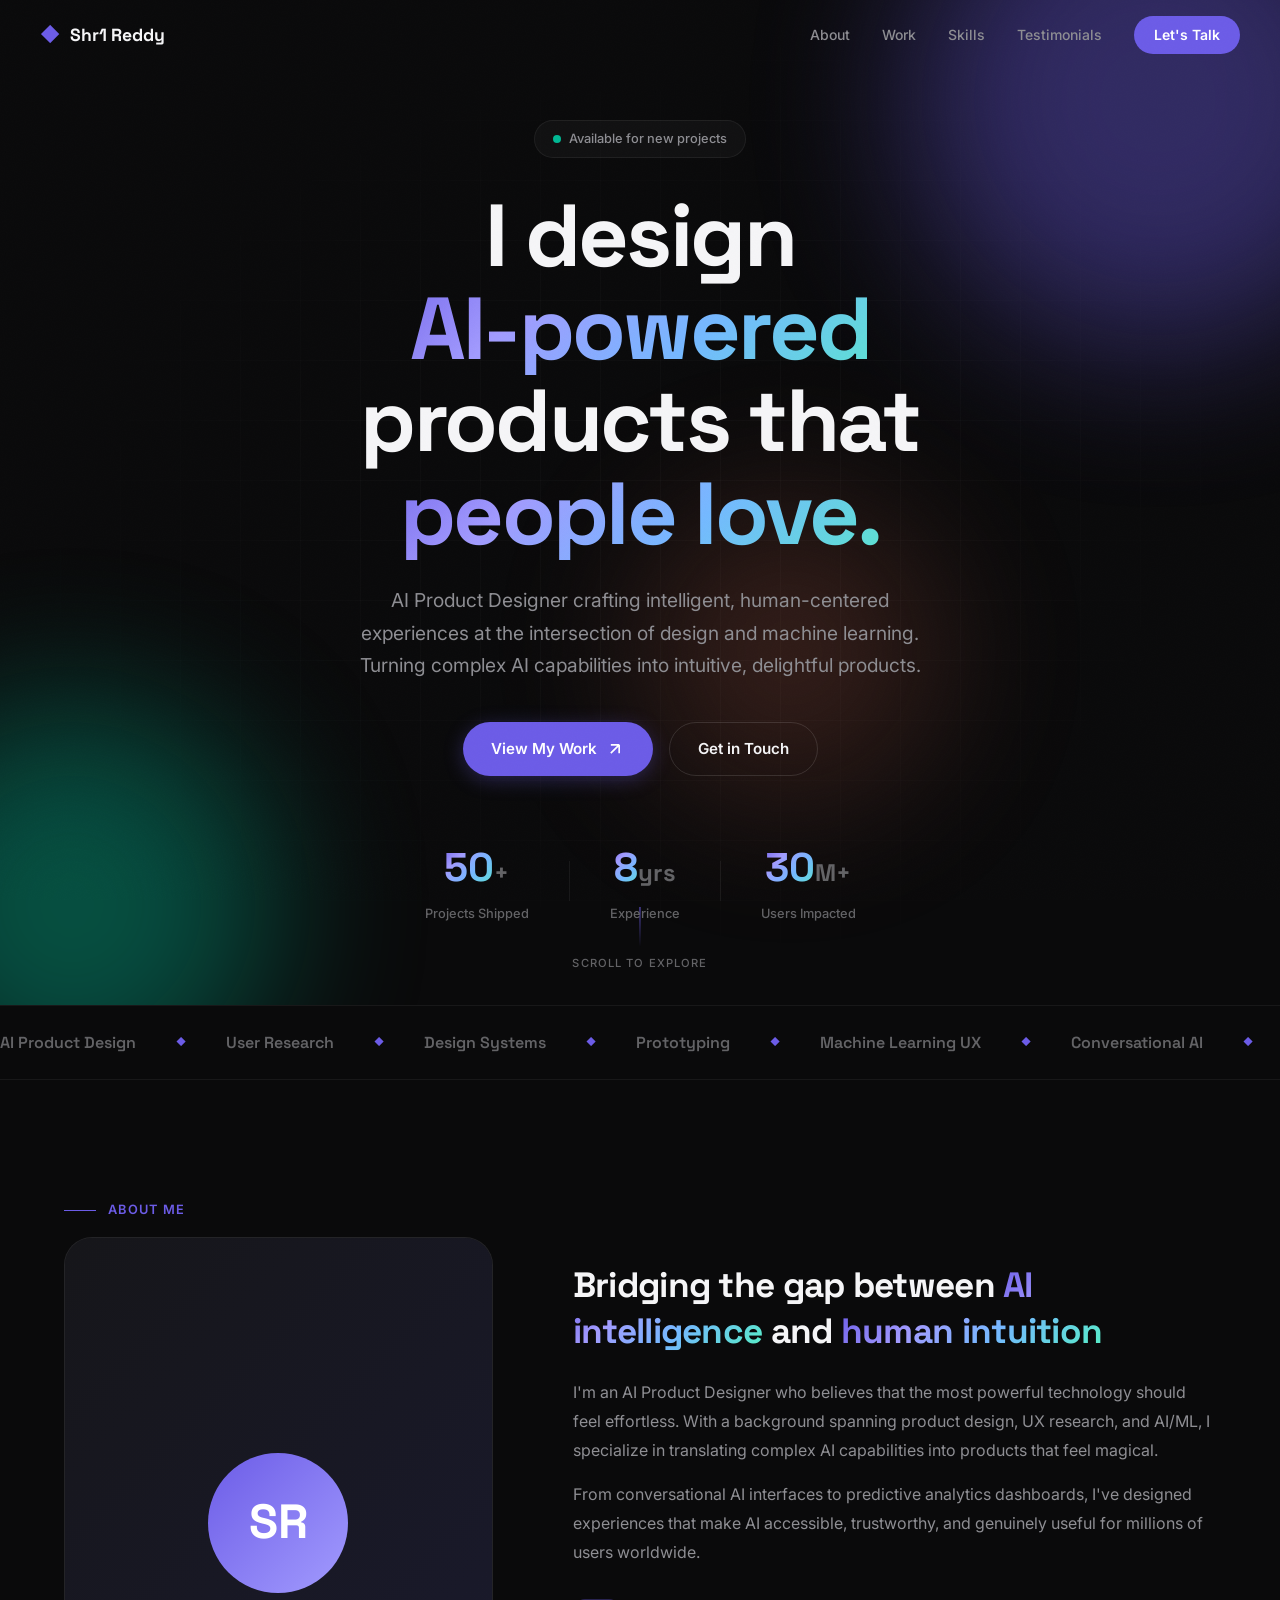
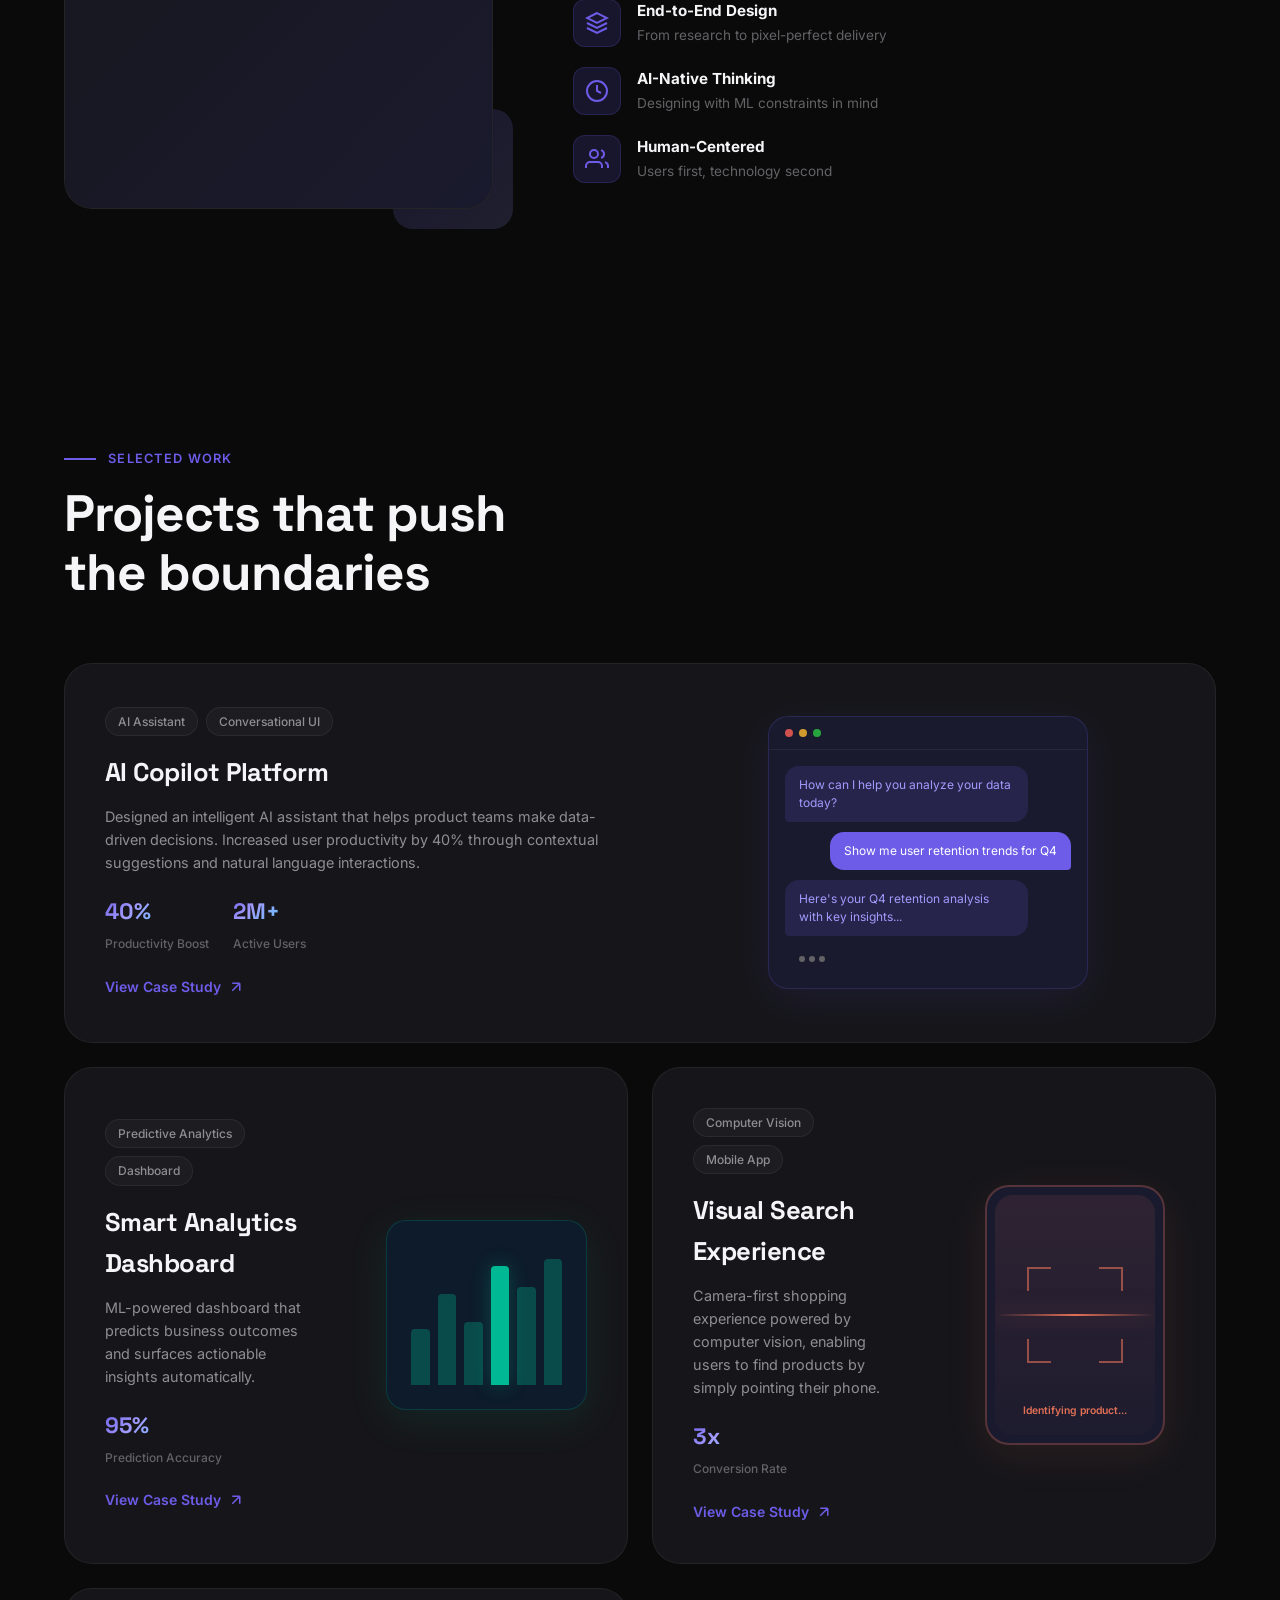
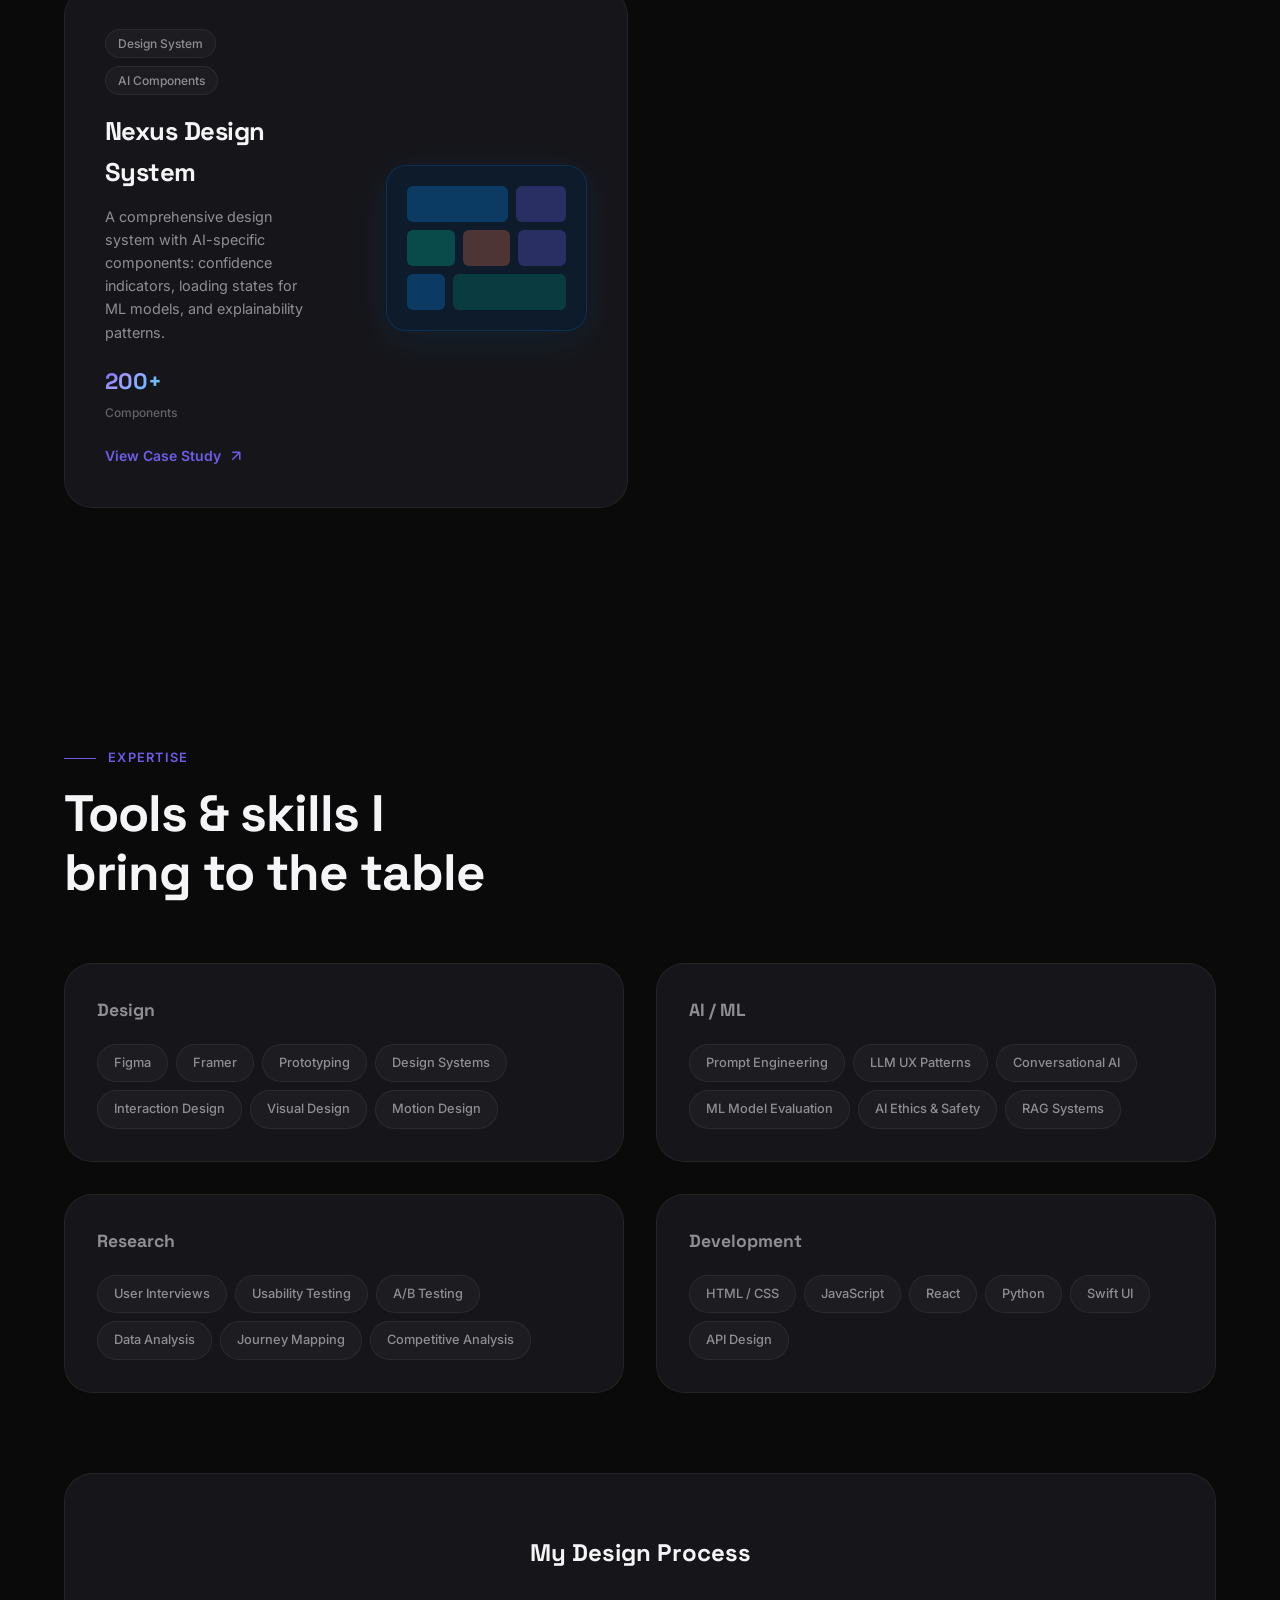
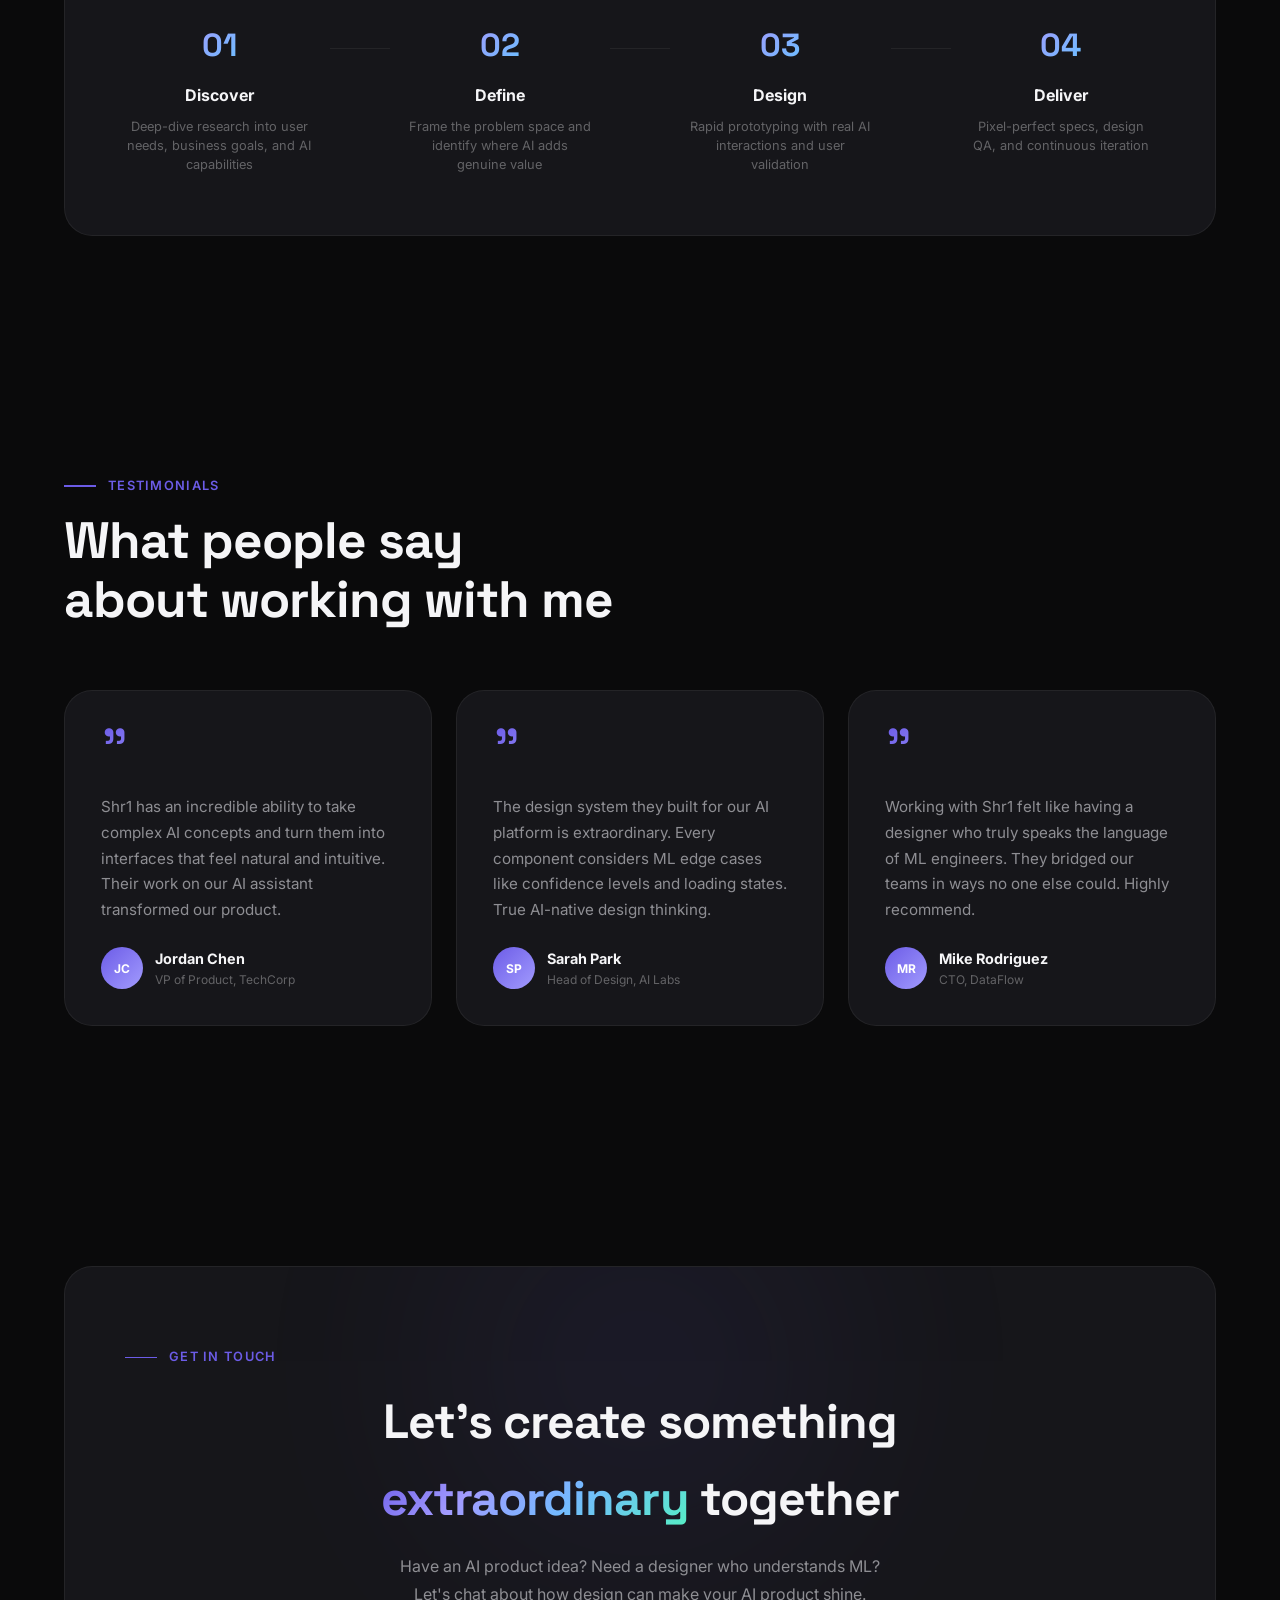
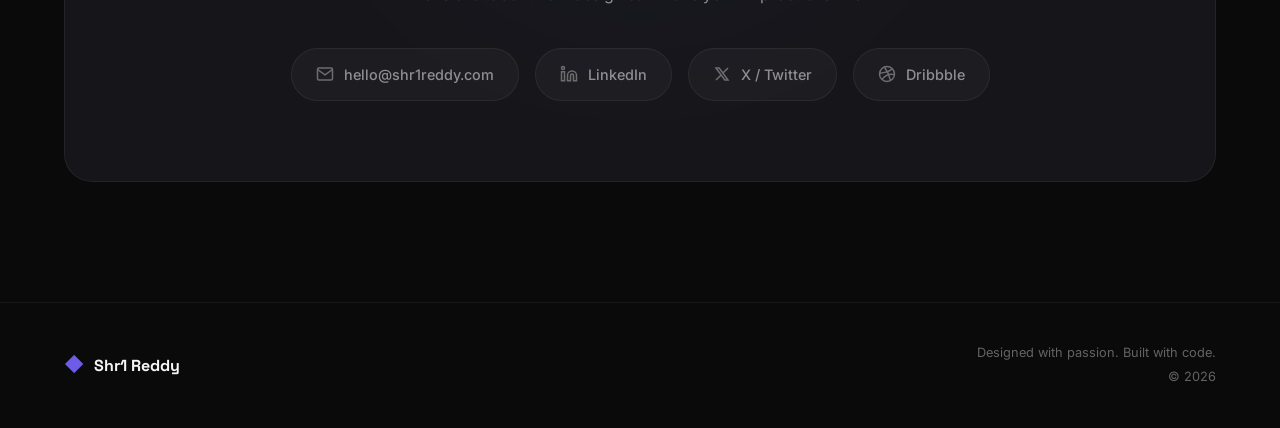
==== portfolio/index.html @ becce9b0 "Add AI Product Designer portfolio with Framer-quality design Stunning single-page portfolio featurin" ====
<!DOCTYPE html>
<html lang="en">
<head>
    <meta charset="UTF-8">
    <meta name="viewport" content="width=device-width, initial-scale=1.0">
    <title>Shr1 Reddy — AI Product Designer</title>
    <link rel="stylesheet" href="style.css">
    <link rel="stylesheet" href="animations.css">
    <link href="https://fonts.googleapis.com/css2?family=Inter:wght@300;400;500;600;700;800;900&family=Space+Grotesk:wght@400;500;600;700&display=swap" rel="stylesheet">
</head>
<body>
    <!-- Cursor Glow -->
    <div class="cursor-glow" id="cursorGlow"></div>

    <!-- Noise Overlay -->
    <div class="noise-overlay"></div>

    <!-- Navigation -->
    <nav class="nav" id="nav">
        <div class="nav-inner">
            <a href="#hero" class="nav-logo">
                <span class="logo-icon">◆</span>
                <span class="logo-text">Shr1 Reddy</span>
            </a>
            <div class="nav-links" id="navLinks">
                <a href="#about" class="nav-link">About</a>
                <a href="#work" class="nav-link">Work</a>
                <a href="#skills" class="nav-link">Skills</a>
                <a href="#testimonials" class="nav-link">Testimonials</a>
                <a href="#contact" class="nav-link nav-link-cta">Let's Talk</a>
            </div>
            <button class="nav-toggle" id="navToggle" aria-label="Toggle menu">
                <span></span><span></span><span></span>
            </button>
        </div>
    </nav>

    <!-- Hero Section -->
    <section class="hero" id="hero">
        <div class="hero-bg-grid"></div>
        <div class="hero-gradient-orb orb-1"></div>
        <div class="hero-gradient-orb orb-2"></div>
        <div class="hero-gradient-orb orb-3"></div>
        <div class="hero-content reveal">
            <div class="hero-badge">
                <span class="badge-dot"></span>
                Available for new projects
            </div>
            <h1 class="hero-title">
                <span class="title-line">I design</span>
                <span class="title-line title-gradient">AI-powered</span>
                <span class="title-line">products that</span>
                <span class="title-line title-gradient">people love.</span>
            </h1>
            <p class="hero-subtitle">
                AI Product Designer crafting intelligent, human-centered experiences
                at the intersection of design and machine learning. Turning complex
                AI capabilities into intuitive, delightful products.
            </p>
            <div class="hero-ctas">
                <a href="#work" class="btn btn-primary">
                    <span>View My Work</span>
                    <svg width="20" height="20" viewBox="0 0 24 24" fill="none" stroke="currentColor" stroke-width="2"><path d="M7 17L17 7M17 7H7M17 7V17"/></svg>
                </a>
                <a href="#contact" class="btn btn-secondary">Get in Touch</a>
            </div>
            <div class="hero-stats">
                <div class="stat reveal-child">
                    <span class="stat-number" data-count="50">0</span><span class="stat-suffix">+</span>
                    <span class="stat-label">Projects Shipped</span>
                </div>
                <div class="stat-divider"></div>
                <div class="stat reveal-child">
                    <span class="stat-number" data-count="8">0</span><span class="stat-suffix">yrs</span>
                    <span class="stat-label">Experience</span>
                </div>
                <div class="stat-divider"></div>
                <div class="stat reveal-child">
                    <span class="stat-number" data-count="30">0</span><span class="stat-suffix">M+</span>
                    <span class="stat-label">Users Impacted</span>
                </div>
            </div>
        </div>
        <div class="scroll-indicator">
            <div class="scroll-line"></div>
            <span>Scroll to explore</span>
        </div>
    </section>

    <!-- Marquee -->
    <div class="marquee-section">
        <div class="marquee-track">
            <div class="marquee-content">
                <span>AI Product Design</span><span class="marquee-dot">◆</span>
                <span>User Research</span><span class="marquee-dot">◆</span>
                <span>Design Systems</span><span class="marquee-dot">◆</span>
                <span>Prototyping</span><span class="marquee-dot">◆</span>
                <span>Machine Learning UX</span><span class="marquee-dot">◆</span>
                <span>Conversational AI</span><span class="marquee-dot">◆</span>
                <span>Data Visualization</span><span class="marquee-dot">◆</span>
                <span>AI Product Design</span><span class="marquee-dot">◆</span>
                <span>User Research</span><span class="marquee-dot">◆</span>
                <span>Design Systems</span><span class="marquee-dot">◆</span>
                <span>Prototyping</span><span class="marquee-dot">◆</span>
                <span>Machine Learning UX</span><span class="marquee-dot">◆</span>
            </div>
        </div>
    </div>

    <!-- About Section -->
    <section class="about section" id="about">
        <div class="container">
            <div class="section-label reveal">
                <span class="label-line"></span>
                <span>About Me</span>
            </div>
            <div class="about-grid">
                <div class="about-left reveal">
                    <div class="about-image-wrapper">
                        <div class="about-image">
                            <div class="about-avatar">
                                <div class="avatar-placeholder">
                                    <span class="avatar-initials">SR</span>
                                </div>
                            </div>
                        </div>
                        <div class="about-image-decoration"></div>
                    </div>
                </div>
                <div class="about-right">
                    <h2 class="about-title reveal">
                        Bridging the gap between <em>AI intelligence</em> and <em>human intuition</em>
                    </h2>
                    <p class="about-text reveal">
                        I'm an AI Product Designer who believes that the most powerful technology
                        should feel effortless. With a background spanning product design, UX research,
                        and AI/ML, I specialize in translating complex AI capabilities into products
                        that feel magical.
                    </p>
                    <p class="about-text reveal">
                        From conversational AI interfaces to predictive analytics dashboards,
                        I've designed experiences that make AI accessible, trustworthy, and genuinely
                        useful for millions of users worldwide.
                    </p>
                    <div class="about-highlights reveal">
                        <div class="highlight-item">
                            <div class="highlight-icon">
                                <svg width="24" height="24" viewBox="0 0 24 24" fill="none" stroke="currentColor" stroke-width="2"><path d="M12 2L2 7l10 5 10-5-10-5zM2 17l10 5 10-5M2 12l10 5 10-5"/></svg>
                            </div>
                            <div>
                                <h4>End-to-End Design</h4>
                                <p>From research to pixel-perfect delivery</p>
                            </div>
                        </div>
                        <div class="highlight-item">
                            <div class="highlight-icon">
                                <svg width="24" height="24" viewBox="0 0 24 24" fill="none" stroke="currentColor" stroke-width="2"><circle cx="12" cy="12" r="10"/><path d="M12 6v6l4 2"/></svg>
                            </div>
                            <div>
                                <h4>AI-Native Thinking</h4>
                                <p>Designing with ML constraints in mind</p>
                            </div>
                        </div>
                        <div class="highlight-item">
                            <div class="highlight-icon">
                                <svg width="24" height="24" viewBox="0 0 24 24" fill="none" stroke="currentColor" stroke-width="2"><path d="M17 21v-2a4 4 0 0 0-4-4H5a4 4 0 0 0-4 4v2"/><circle cx="9" cy="7" r="4"/><path d="M23 21v-2a4 4 0 0 0-3-3.87M16 3.13a4 4 0 0 1 0 7.75"/></svg>
                            </div>
                            <div>
                                <h4>Human-Centered</h4>
                                <p>Users first, technology second</p>
                            </div>
                        </div>
                    </div>
                </div>
            </div>
        </div>
    </section>

    <!-- Work / Projects Section -->
    <section class="work section" id="work">
        <div class="container">
            <div class="section-header reveal">
                <div class="section-label">
                    <span class="label-line"></span>
                    <span>Selected Work</span>
                </div>
                <h2 class="section-title">Projects that push<br>the boundaries</h2>
            </div>
            <div class="projects-grid">
                <!-- Project 1 -->
                <article class="project-card project-large reveal" data-color="#6C5CE7">
                    <div class="project-card-bg"></div>
                    <div class="project-card-content">
                        <div class="project-tags">
                            <span class="tag">AI Assistant</span>
                            <span class="tag">Conversational UI</span>
                        </div>
                        <h3 class="project-title">AI Copilot Platform</h3>
                        <p class="project-desc">Designed an intelligent AI assistant that helps product teams make data-driven decisions. Increased user productivity by 40% through contextual suggestions and natural language interactions.</p>
                        <div class="project-metrics">
                            <div class="metric">
                                <span class="metric-value">40%</span>
                                <span class="metric-label">Productivity Boost</span>
                            </div>
                            <div class="metric">
                                <span class="metric-value">2M+</span>
                                <span class="metric-label">Active Users</span>
                            </div>
                        </div>
                        <a href="#" class="project-link">
                            View Case Study
                            <svg width="18" height="18" viewBox="0 0 24 24" fill="none" stroke="currentColor" stroke-width="2"><path d="M7 17L17 7M17 7H7M17 7V17"/></svg>
                        </a>
                    </div>
                    <div class="project-visual">
                        <div class="project-mockup mockup-chat">
                            <div class="mockup-header">
                                <div class="mockup-dots"><span></span><span></span><span></span></div>
                            </div>
                            <div class="mockup-body">
                                <div class="chat-bubble bot">How can I help you analyze your data today?</div>
                                <div class="chat-bubble user">Show me user retention trends for Q4</div>
                                <div class="chat-bubble bot">Here's your Q4 retention analysis with key insights...</div>
                                <div class="chat-typing"><span></span><span></span><span></span></div>
                            </div>
                        </div>
                    </div>
                </article>

                <!-- Project 2 -->
                <article class="project-card reveal" data-color="#00B894">
                    <div class="project-card-bg"></div>
                    <div class="project-card-content">
                        <div class="project-tags">
                            <span class="tag">Predictive Analytics</span>
                            <span class="tag">Dashboard</span>
                        </div>
                        <h3 class="project-title">Smart Analytics Dashboard</h3>
                        <p class="project-desc">ML-powered dashboard that predicts business outcomes and surfaces actionable insights automatically.</p>
                        <div class="project-metrics">
                            <div class="metric">
                                <span class="metric-value">95%</span>
                                <span class="metric-label">Prediction Accuracy</span>
                            </div>
                        </div>
                        <a href="#" class="project-link">
                            View Case Study
                            <svg width="18" height="18" viewBox="0 0 24 24" fill="none" stroke="currentColor" stroke-width="2"><path d="M7 17L17 7M17 7H7M17 7V17"/></svg>
                        </a>
                    </div>
                    <div class="project-visual">
                        <div class="project-mockup mockup-dashboard">
                            <div class="dash-chart">
                                <div class="chart-bar" style="height:40%"></div>
                                <div class="chart-bar" style="height:65%"></div>
                                <div class="chart-bar" style="height:45%"></div>
                                <div class="chart-bar active" style="height:85%"></div>
                                <div class="chart-bar" style="height:70%"></div>
                                <div class="chart-bar" style="height:90%"></div>
                            </div>
                        </div>
                    </div>
                </article>

                <!-- Project 3 -->
                <article class="project-card reveal" data-color="#E17055">
                    <div class="project-card-bg"></div>
                    <div class="project-card-content">
                        <div class="project-tags">
                            <span class="tag">Computer Vision</span>
                            <span class="tag">Mobile App</span>
                        </div>
                        <h3 class="project-title">Visual Search Experience</h3>
                        <p class="project-desc">Camera-first shopping experience powered by computer vision, enabling users to find products by simply pointing their phone.</p>
                        <div class="project-metrics">
                            <div class="metric">
                                <span class="metric-value">3x</span>
                                <span class="metric-label">Conversion Rate</span>
                            </div>
                        </div>
                        <a href="#" class="project-link">
                            View Case Study
                            <svg width="18" height="18" viewBox="0 0 24 24" fill="none" stroke="currentColor" stroke-width="2"><path d="M7 17L17 7M17 7H7M17 7V17"/></svg>
                        </a>
                    </div>
                    <div class="project-visual">
                        <div class="project-mockup mockup-phone">
                            <div class="phone-screen">
                                <div class="scan-line"></div>
                                <div class="scan-corners">
                                    <span></span><span></span><span></span><span></span>
                                </div>
                                <div class="scan-label">Identifying product...</div>
                            </div>
                        </div>
                    </div>
                </article>

                <!-- Project 4 -->
                <article class="project-card reveal" data-color="#0984E3">
                    <div class="project-card-bg"></div>
                    <div class="project-card-content">
                        <div class="project-tags">
                            <span class="tag">Design System</span>
                            <span class="tag">AI Components</span>
                        </div>
                        <h3 class="project-title">Nexus Design System</h3>
                        <p class="project-desc">A comprehensive design system with AI-specific components: confidence indicators, loading states for ML models, and explainability patterns.</p>
                        <div class="project-metrics">
                            <div class="metric">
                                <span class="metric-value">200+</span>
                                <span class="metric-label">Components</span>
                            </div>
                        </div>
                        <a href="#" class="project-link">
                            View Case Study
                            <svg width="18" height="18" viewBox="0 0 24 24" fill="none" stroke="currentColor" stroke-width="2"><path d="M7 17L17 7M17 7H7M17 7V17"/></svg>
                        </a>
                    </div>
                    <div class="project-visual">
                        <div class="project-mockup mockup-components">
                            <div class="comp-row"><div class="comp-block a"></div><div class="comp-block b"></div></div>
                            <div class="comp-row"><div class="comp-block c"></div><div class="comp-block d"></div><div class="comp-block e"></div></div>
                            <div class="comp-row"><div class="comp-block f"></div><div class="comp-block g"></div></div>
                        </div>
                    </div>
                </article>
            </div>
        </div>
    </section>

    <!-- Skills Section -->
    <section class="skills section" id="skills">
        <div class="container">
            <div class="section-header reveal">
                <div class="section-label">
                    <span class="label-line"></span>
                    <span>Expertise</span>
                </div>
                <h2 class="section-title">Tools & skills I<br>bring to the table</h2>
            </div>
            <div class="skills-grid">
                <div class="skill-category reveal">
                    <h3 class="skill-category-title">Design</h3>
                    <div class="skill-items">
                        <div class="skill-pill">Figma</div>
                        <div class="skill-pill">Framer</div>
                        <div class="skill-pill">Prototyping</div>
                        <div class="skill-pill">Design Systems</div>
                        <div class="skill-pill">Interaction Design</div>
                        <div class="skill-pill">Visual Design</div>
                        <div class="skill-pill">Motion Design</div>
                    </div>
                </div>
                <div class="skill-category reveal">
                    <h3 class="skill-category-title">AI / ML</h3>
                    <div class="skill-items">
                        <div class="skill-pill">Prompt Engineering</div>
                        <div class="skill-pill">LLM UX Patterns</div>
                        <div class="skill-pill">Conversational AI</div>
                        <div class="skill-pill">ML Model Evaluation</div>
                        <div class="skill-pill">AI Ethics & Safety</div>
                        <div class="skill-pill">RAG Systems</div>
                    </div>
                </div>
                <div class="skill-category reveal">
                    <h3 class="skill-category-title">Research</h3>
                    <div class="skill-items">
                        <div class="skill-pill">User Interviews</div>
                        <div class="skill-pill">Usability Testing</div>
                        <div class="skill-pill">A/B Testing</div>
                        <div class="skill-pill">Data Analysis</div>
                        <div class="skill-pill">Journey Mapping</div>
                        <div class="skill-pill">Competitive Analysis</div>
                    </div>
                </div>
                <div class="skill-category reveal">
                    <h3 class="skill-category-title">Development</h3>
                    <div class="skill-items">
                        <div class="skill-pill">HTML / CSS</div>
                        <div class="skill-pill">JavaScript</div>
                        <div class="skill-pill">React</div>
                        <div class="skill-pill">Python</div>
                        <div class="skill-pill">Swift UI</div>
                        <div class="skill-pill">API Design</div>
                    </div>
                </div>
            </div>

            <!-- Process Section -->
            <div class="process reveal">
                <h3 class="process-title">My Design Process</h3>
                <div class="process-steps">
                    <div class="process-step">
                        <div class="step-number">01</div>
                        <h4>Discover</h4>
                        <p>Deep-dive research into user needs, business goals, and AI capabilities</p>
                    </div>
                    <div class="process-connector"></div>
                    <div class="process-step">
                        <div class="step-number">02</div>
                        <h4>Define</h4>
                        <p>Frame the problem space and identify where AI adds genuine value</p>
                    </div>
                    <div class="process-connector"></div>
                    <div class="process-step">
                        <div class="step-number">03</div>
                        <h4>Design</h4>
                        <p>Rapid prototyping with real AI interactions and user validation</p>
                    </div>
                    <div class="process-connector"></div>
                    <div class="process-step">
                        <div class="step-number">04</div>
                        <h4>Deliver</h4>
                        <p>Pixel-perfect specs, design QA, and continuous iteration</p>
                    </div>
                </div>
            </div>
        </div>
    </section>

    <!-- Testimonials Section -->
    <section class="testimonials section" id="testimonials">
        <div class="container">
            <div class="section-header reveal">
                <div class="section-label">
                    <span class="label-line"></span>
                    <span>Testimonials</span>
                </div>
                <h2 class="section-title">What people say<br>about working with me</h2>
            </div>
            <div class="testimonials-grid">
                <div class="testimonial-card reveal">
                    <div class="testimonial-quote">"</div>
                    <p class="testimonial-text">Shr1 has an incredible ability to take complex AI concepts and turn them into interfaces that feel natural and intuitive. Their work on our AI assistant transformed our product.</p>
                    <div class="testimonial-author">
                        <div class="author-avatar">JC</div>
                        <div>
                            <div class="author-name">Jordan Chen</div>
                            <div class="author-role">VP of Product, TechCorp</div>
                        </div>
                    </div>
                </div>
                <div class="testimonial-card reveal">
                    <div class="testimonial-quote">"</div>
                    <p class="testimonial-text">The design system they built for our AI platform is extraordinary. Every component considers ML edge cases like confidence levels and loading states. True AI-native design thinking.</p>
                    <div class="testimonial-author">
                        <div class="author-avatar">SP</div>
                        <div>
                            <div class="author-name">Sarah Park</div>
                            <div class="author-role">Head of Design, AI Labs</div>
                        </div>
                    </div>
                </div>
                <div class="testimonial-card reveal">
                    <div class="testimonial-quote">"</div>
                    <p class="testimonial-text">Working with Shr1 felt like having a designer who truly speaks the language of ML engineers. They bridged our teams in ways no one else could. Highly recommend.</p>
                    <div class="testimonial-author">
                        <div class="author-avatar">MR</div>
                        <div>
                            <div class="author-name">Mike Rodriguez</div>
                            <div class="author-role">CTO, DataFlow</div>
                        </div>
                    </div>
                </div>
            </div>
        </div>
    </section>

    <!-- Contact Section -->
    <section class="contact section" id="contact">
        <div class="container">
            <div class="contact-wrapper reveal">
                <div class="contact-gradient-orb"></div>
                <div class="section-label">
                    <span class="label-line"></span>
                    <span>Get in Touch</span>
                </div>
                <h2 class="contact-title">Let's create something<br><em>extraordinary</em> together</h2>
                <p class="contact-subtitle">Have an AI product idea? Need a designer who understands ML? Let's chat about how design can make your AI product shine.</p>
                <div class="contact-links">
                    <a href="mailto:hello@shr1reddy.com" class="contact-link-card">
                        <svg width="24" height="24" viewBox="0 0 24 24" fill="none" stroke="currentColor" stroke-width="2"><path d="M4 4h16c1.1 0 2 .9 2 2v12c0 1.1-.9 2-2 2H4c-1.1 0-2-.9-2-2V6c0-1.1.9-2 2-2z"/><polyline points="22,6 12,13 2,6"/></svg>
                        <span>hello@shr1reddy.com</span>
                    </a>
                    <a href="https://linkedin.com" target="_blank" class="contact-link-card">
                        <svg width="24" height="24" viewBox="0 0 24 24" fill="none" stroke="currentColor" stroke-width="2"><path d="M16 8a6 6 0 0 1 6 6v7h-4v-7a2 2 0 0 0-2-2 2 2 0 0 0-2 2v7h-4v-7a6 6 0 0 1 6-6z"/><rect x="2" y="9" width="4" height="12"/><circle cx="4" cy="4" r="2"/></svg>
                        <span>LinkedIn</span>
                    </a>
                    <a href="https://twitter.com" target="_blank" class="contact-link-card">
                        <svg width="24" height="24" viewBox="0 0 24 24" fill="none" stroke="currentColor" stroke-width="2"><path d="M4 4l11.733 16h4.267l-11.733 -16zM4 20l6.768 -6.768M13.232 10.768L20 4"/></svg>
                        <span>X / Twitter</span>
                    </a>
                    <a href="https://dribbble.com" target="_blank" class="contact-link-card">
                        <svg width="24" height="24" viewBox="0 0 24 24" fill="none" stroke="currentColor" stroke-width="2"><circle cx="12" cy="12" r="10"/><path d="M8.56 2.75c4.37 6.03 6.02 9.42 8.03 17.72M19.13 5.09C15.22 9.14 10.4 10.44 2.18 10.96M21.75 12.84c-6.62-1.41-12.14 1-16.38 6.32"/></svg>
                        <span>Dribbble</span>
                    </a>
                </div>
            </div>
        </div>
    </section>

    <!-- Footer -->
    <footer class="footer">
        <div class="container footer-inner">
            <div class="footer-left">
                <span class="logo-icon">◆</span>
                <span>Shr1 Reddy</span>
            </div>
            <div class="footer-right">
                <p>Designed with passion. Built with code.</p>
                <p class="footer-year">© 2026</p>
            </div>
        </div>
    </footer>

    <script src="app.js"></script>
</body>
</html>
---- portfolio/style.css ----
/* ================================================
   SHR1 REDDY — AI Product Designer Portfolio
   Framer-quality CSS
   ================================================ */

/* === Variables === */
:root {
    --bg: #0a0a0b;
    --bg-elevated: #111113;
    --bg-card: #16161a;
    --bg-card-hover: #1c1c21;
    --surface: rgba(255,255,255,0.03);
    --border: rgba(255,255,255,0.06);
    --border-hover: rgba(255,255,255,0.12);
    --text-primary: #f5f5f7;
    --text-secondary: #8e8e93;
    --text-tertiary: #636366;
    --accent: #6C5CE7;
    --accent-hover: #7c6ef7;
    --accent-glow: rgba(108,92,231,0.15);
    --gradient-1: linear-gradient(135deg, #6C5CE7, #a29bfe);
    --gradient-2: linear-gradient(135deg, #00B894, #55efc4);
    --gradient-3: linear-gradient(135deg, #E17055, #fab1a0);
    --gradient-text: linear-gradient(135deg, #6C5CE7 0%, #a29bfe 30%, #74b9ff 60%, #55efc4 100%);
    --font-primary: 'Inter', -apple-system, BlinkMacSystemFont, sans-serif;
    --font-display: 'Space Grotesk', 'Inter', sans-serif;
    --ease-out-expo: cubic-bezier(0.16, 1, 0.3, 1);
    --ease-out-quart: cubic-bezier(0.25, 1, 0.5, 1);
    --radius-sm: 8px;
    --radius-md: 12px;
    --radius-lg: 20px;
    --radius-xl: 28px;
}

/* === Reset === */
*, *::before, *::after {
    margin: 0;
    padding: 0;
    box-sizing: border-box;
}

html {
    scroll-behavior: smooth;
    -webkit-font-smoothing: antialiased;
    -moz-osx-font-smoothing: grayscale;
}

body {
    font-family: var(--font-primary);
    background: var(--bg);
    color: var(--text-primary);
    line-height: 1.6;
    overflow-x: hidden;
}

a {
    color: inherit;
    text-decoration: none;
}

img {
    max-width: 100%;
    display: block;
}

/* === Cursor Glow === */
.cursor-glow {
    position: fixed;
    width: 600px;
    height: 600px;
    border-radius: 50%;
    background: radial-gradient(circle, var(--accent-glow) 0%, transparent 70%);
    pointer-events: none;
    z-index: 0;
    transform: translate(-50%, -50%);
    transition: opacity 0.3s;
    opacity: 0;
}

body:hover .cursor-glow {
    opacity: 1;
}

/* === Noise Overlay === */
.noise-overlay {
    position: fixed;
    top: 0;
    left: 0;
    width: 100%;
    height: 100%;
    pointer-events: none;
    z-index: 9999;
    opacity: 0.015;
    background-image: url("data:image/svg+xml,%3Csvg viewBox='0 0 256 256' xmlns='http://www.w3.org/2000/svg'%3E%3Cfilter id='noise'%3E%3CfeTurbulence type='fractalNoise' baseFrequency='0.9' numOctaves='4' stitchTiles='stitch'/%3E%3C/filter%3E%3Crect width='100%25' height='100%25' filter='url(%23noise)'/%3E%3C/svg%3E");
    background-repeat: repeat;
    background-size: 256px;
}

/* === Layout === */
.container {
    max-width: 1200px;
    margin: 0 auto;
    padding: 0 24px;
}

.section {
    padding: 120px 0;
    position: relative;
}

/* === Navigation === */
.nav {
    position: fixed;
    top: 0;
    left: 0;
    right: 0;
    z-index: 100;
    padding: 16px 24px;
    transition: all 0.4s var(--ease-out-expo);
}

.nav.scrolled {
    background: rgba(10, 10, 11, 0.8);
    backdrop-filter: blur(20px) saturate(180%);
    -webkit-backdrop-filter: blur(20px) saturate(180%);
    border-bottom: 1px solid var(--border);
    padding: 12px 24px;
}

.nav-inner {
    max-width: 1200px;
    margin: 0 auto;
    display: flex;
    align-items: center;
    justify-content: space-between;
}

.nav-logo {
    display: flex;
    align-items: center;
    gap: 10px;
    font-family: var(--font-display);
    font-weight: 700;
    font-size: 1.1rem;
    transition: opacity 0.3s;
}

.nav-logo:hover { opacity: 0.7; }

.logo-icon {
    color: var(--accent);
    font-size: 1.2rem;
}

.nav-links {
    display: flex;
    align-items: center;
    gap: 32px;
}

.nav-link {
    font-size: 0.875rem;
    font-weight: 500;
    color: var(--text-secondary);
    transition: color 0.3s;
    position: relative;
}

.nav-link::after {
    content: '';
    position: absolute;
    bottom: -4px;
    left: 0;
    width: 0;
    height: 1.5px;
    background: var(--accent);
    transition: width 0.3s var(--ease-out-expo);
}

.nav-link:hover { color: var(--text-primary); }
.nav-link:hover::after { width: 100%; }

.nav-link-cta {
    background: var(--accent);
    color: white !important;
    padding: 8px 20px;
    border-radius: 100px;
    font-weight: 600;
    transition: background 0.3s, transform 0.3s;
}

.nav-link-cta::after { display: none; }
.nav-link-cta:hover { background: var(--accent-hover); transform: translateY(-1px); }

.nav-toggle {
    display: none;
    flex-direction: column;
    gap: 5px;
    background: none;
    border: none;
    cursor: pointer;
    padding: 8px;
}

.nav-toggle span {
    width: 24px;
    height: 2px;
    background: var(--text-primary);
    transition: all 0.3s;
    border-radius: 2px;
}

/* === Hero Section === */
.hero {
    min-height: 100vh;
    display: flex;
    align-items: center;
    justify-content: center;
    position: relative;
    overflow: hidden;
    padding: 120px 24px 80px;
}

.hero-bg-grid {
    position: absolute;
    inset: 0;
    background-image:
        linear-gradient(rgba(255,255,255,0.02) 1px, transparent 1px),
        linear-gradient(90deg, rgba(255,255,255,0.02) 1px, transparent 1px);
    background-size: 60px 60px;
    mask-image: radial-gradient(ellipse at center, black 30%, transparent 70%);
    -webkit-mask-image: radial-gradient(ellipse at center, black 30%, transparent 70%);
}

.hero-gradient-orb {
    position: absolute;
    border-radius: 50%;
    filter: blur(80px);
    opacity: 0.4;
    animation: orbFloat 20s ease-in-out infinite;
}

.orb-1 {
    width: 500px;
    height: 500px;
    background: #6C5CE7;
    top: -15%;
    right: -10%;
    animation-delay: 0s;
}

.orb-2 {
    width: 400px;
    height: 400px;
    background: #00B894;
    bottom: -10%;
    left: -10%;
    animation-delay: -7s;
}

.orb-3 {
    width: 300px;
    height: 300px;
    background: #E17055;
    top: 50%;
    left: 50%;
    animation-delay: -14s;
    opacity: 0.2;
}

.hero-content {
    max-width: 900px;
    text-align: center;
    position: relative;
    z-index: 1;
}

.hero-badge {
    display: inline-flex;
    align-items: center;
    gap: 8px;
    padding: 8px 18px;
    background: var(--surface);
    border: 1px solid var(--border);
    border-radius: 100px;
    font-size: 0.8rem;
    font-weight: 500;
    color: var(--text-secondary);
    margin-bottom: 32px;
}

.badge-dot {
    width: 8px;
    height: 8px;
    background: #00B894;
    border-radius: 50%;
    animation: pulse 2s ease-in-out infinite;
}

.hero-title {
    font-family: var(--font-display);
    font-size: clamp(3rem, 8vw, 5.5rem);
    font-weight: 800;
    line-height: 1.05;
    letter-spacing: -0.03em;
    margin-bottom: 24px;
}

.title-line {
    display: block;
}

.title-gradient {
    background: var(--gradient-text);
    -webkit-background-clip: text;
    -webkit-text-fill-color: transparent;
    background-clip: text;
}

.hero-subtitle {
    font-size: clamp(1rem, 2vw, 1.2rem);
    color: var(--text-secondary);
    max-width: 600px;
    margin: 0 auto 40px;
    line-height: 1.7;
}

.hero-ctas {
    display: flex;
    gap: 16px;
    justify-content: center;
    flex-wrap: wrap;
    margin-bottom: 60px;
}

/* === Buttons === */
.btn {
    display: inline-flex;
    align-items: center;
    gap: 8px;
    padding: 14px 28px;
    border-radius: 100px;
    font-size: 0.95rem;
    font-weight: 600;
    transition: all 0.3s var(--ease-out-expo);
    cursor: pointer;
    border: none;
    position: relative;
    overflow: hidden;
}

.btn-primary {
    background: var(--accent);
    color: white;
    box-shadow: 0 4px 20px rgba(108,92,231,0.3);
}

.btn-primary:hover {
    background: var(--accent-hover);
    transform: translateY(-2px);
    box-shadow: 0 8px 30px rgba(108,92,231,0.4);
}

.btn-secondary {
    background: transparent;
    color: var(--text-primary);
    border: 1px solid var(--border-hover);
}

.btn-secondary:hover {
    background: var(--surface);
    border-color: var(--text-tertiary);
    transform: translateY(-2px);
}

/* === Hero Stats === */
.hero-stats {
    display: flex;
    align-items: center;
    justify-content: center;
    gap: 40px;
    flex-wrap: wrap;
}

.stat {
    text-align: center;
}

.stat-number {
    font-family: var(--font-display);
    font-size: 2.5rem;
    font-weight: 800;
    background: var(--gradient-text);
    -webkit-background-clip: text;
    -webkit-text-fill-color: transparent;
    background-clip: text;
}

.stat-suffix {
    font-family: var(--font-display);
    font-size: 1.5rem;
    font-weight: 700;
    color: var(--text-tertiary);
}

.stat-label {
    display: block;
    font-size: 0.8rem;
    color: var(--text-tertiary);
    margin-top: 4px;
    font-weight: 500;
}

.stat-divider {
    width: 1px;
    height: 40px;
    background: var(--border);
}

/* === Scroll Indicator === */
.scroll-indicator {
    position: absolute;
    bottom: 32px;
    left: 50%;
    transform: translateX(-50%);
    display: flex;
    flex-direction: column;
    align-items: center;
    gap: 8px;
    color: var(--text-tertiary);
    font-size: 0.7rem;
    font-weight: 500;
    letter-spacing: 0.1em;
    text-transform: uppercase;
}

.scroll-line {
    width: 1px;
    height: 40px;
    background: linear-gradient(to bottom, var(--accent), transparent);
    animation: scrollPulse 2s ease-in-out infinite;
}

/* === Marquee === */
.marquee-section {
    padding: 24px 0;
    border-top: 1px solid var(--border);
    border-bottom: 1px solid var(--border);
    overflow: hidden;
}

.marquee-track {
    display: flex;
    width: max-content;
    animation: marquee 30s linear infinite;
}

.marquee-content {
    display: flex;
    align-items: center;
    gap: 40px;
    font-family: var(--font-display);
    font-size: 1rem;
    font-weight: 600;
    color: var(--text-tertiary);
    white-space: nowrap;
    padding-right: 40px;
}

.marquee-dot {
    color: var(--accent);
    font-size: 0.6rem;
}

/* === Section Styles === */
.section-label {
    display: flex;
    align-items: center;
    gap: 12px;
    font-size: 0.8rem;
    font-weight: 600;
    color: var(--accent);
    text-transform: uppercase;
    letter-spacing: 0.1em;
    margin-bottom: 16px;
}

.label-line {
    width: 32px;
    height: 1.5px;
    background: var(--accent);
}

.section-title {
    font-family: var(--font-display);
    font-size: clamp(2rem, 5vw, 3.2rem);
    font-weight: 800;
    letter-spacing: -0.02em;
    line-height: 1.15;
    margin-bottom: 60px;
}

.section-header {
    margin-bottom: 60px;
}

/* === About Section === */
.about-grid {
    display: grid;
    grid-template-columns: 1fr 1.5fr;
    gap: 80px;
    align-items: center;
}

.about-image-wrapper {
    position: relative;
}

.about-image {
    position: relative;
    border-radius: var(--radius-xl);
    overflow: hidden;
    aspect-ratio: 3/4;
    background: var(--bg-card);
    border: 1px solid var(--border);
}

.about-avatar {
    width: 100%;
    height: 100%;
    display: flex;
    align-items: center;
    justify-content: center;
    background: linear-gradient(135deg, var(--bg-card), #1a1a2e);
}

.avatar-placeholder {
    width: 140px;
    height: 140px;
    border-radius: 50%;
    background: var(--gradient-1);
    display: flex;
    align-items: center;
    justify-content: center;
}

.avatar-initials {
    font-family: var(--font-display);
    font-size: 3rem;
    font-weight: 800;
    color: white;
}

.about-image-decoration {
    position: absolute;
    bottom: -20px;
    right: -20px;
    width: 120px;
    height: 120px;
    border-radius: var(--radius-lg);
    background: var(--gradient-1);
    opacity: 0.15;
    z-index: -1;
}

.about-title {
    font-family: var(--font-display);
    font-size: clamp(1.5rem, 3vw, 2.2rem);
    font-weight: 700;
    line-height: 1.3;
    letter-spacing: -0.02em;
    margin-bottom: 24px;
}

.about-title em {
    font-style: normal;
    background: var(--gradient-text);
    -webkit-background-clip: text;
    -webkit-text-fill-color: transparent;
    background-clip: text;
}

.about-text {
    color: var(--text-secondary);
    font-size: 1rem;
    line-height: 1.8;
    margin-bottom: 16px;
}

.about-highlights {
    display: flex;
    flex-direction: column;
    gap: 20px;
    margin-top: 32px;
}

.highlight-item {
    display: flex;
    gap: 16px;
    align-items: flex-start;
}

.highlight-icon {
    width: 48px;
    height: 48px;
    border-radius: var(--radius-md);
    background: var(--accent-glow);
    border: 1px solid rgba(108,92,231,0.2);
    display: flex;
    align-items: center;
    justify-content: center;
    flex-shrink: 0;
    color: var(--accent);
}

.highlight-item h4 {
    font-size: 0.95rem;
    font-weight: 700;
    margin-bottom: 2px;
}

.highlight-item p {
    font-size: 0.85rem;
    color: var(--text-tertiary);
}

/* === Projects Section === */
.projects-grid {
    display: grid;
    grid-template-columns: 1fr 1fr;
    gap: 24px;
}

.project-card {
    position: relative;
    border-radius: var(--radius-xl);
    background: var(--bg-card);
    border: 1px solid var(--border);
    overflow: hidden;
    transition: all 0.5s var(--ease-out-expo);
    cursor: pointer;
    display: grid;
    grid-template-columns: 1fr 1fr;
    min-height: 380px;
}

.project-large {
    grid-column: 1 / -1;
}

.project-card:hover {
    border-color: var(--border-hover);
    transform: translateY(-4px);
    box-shadow: 0 20px 60px rgba(0,0,0,0.3);
}

.project-card-bg {
    position: absolute;
    inset: 0;
    opacity: 0;
    transition: opacity 0.5s;
}

.project-card:hover .project-card-bg {
    opacity: 0.05;
}

.project-card[data-color="#6C5CE7"] .project-card-bg { background: #6C5CE7; }
.project-card[data-color="#00B894"] .project-card-bg { background: #00B894; }
.project-card[data-color="#E17055"] .project-card-bg { background: #E17055; }
.project-card[data-color="#0984E3"] .project-card-bg { background: #0984E3; }

.project-card-content {
    padding: 40px;
    display: flex;
    flex-direction: column;
    justify-content: center;
}

.project-tags {
    display: flex;
    gap: 8px;
    flex-wrap: wrap;
    margin-bottom: 16px;
}

.tag {
    padding: 4px 12px;
    border-radius: 100px;
    background: var(--surface);
    border: 1px solid var(--border);
    font-size: 0.75rem;
    font-weight: 500;
    color: var(--text-secondary);
}

.project-title {
    font-family: var(--font-display);
    font-size: 1.6rem;
    font-weight: 800;
    letter-spacing: -0.02em;
    margin-bottom: 12px;
}

.project-desc {
    font-size: 0.9rem;
    color: var(--text-secondary);
    line-height: 1.6;
    margin-bottom: 20px;
}

.project-metrics {
    display: flex;
    gap: 24px;
    margin-bottom: 20px;
}

.metric-value {
    font-family: var(--font-display);
    font-size: 1.4rem;
    font-weight: 800;
    display: block;
    background: var(--gradient-text);
    -webkit-background-clip: text;
    -webkit-text-fill-color: transparent;
    background-clip: text;
}

.metric-label {
    font-size: 0.75rem;
    color: var(--text-tertiary);
    font-weight: 500;
}

.project-link {
    display: inline-flex;
    align-items: center;
    gap: 6px;
    font-size: 0.875rem;
    font-weight: 600;
    color: var(--accent);
    transition: gap 0.3s var(--ease-out-expo);
}

.project-link:hover { gap: 12px; }

/* === Project Visuals / Mockups === */
.project-visual {
    display: flex;
    align-items: center;
    justify-content: center;
    padding: 40px;
    position: relative;
}

.project-mockup {
    border-radius: var(--radius-lg);
    overflow: hidden;
    width: 100%;
    max-width: 320px;
}

/* Chat Mockup */
.mockup-chat {
    background: #1a1a2e;
    border: 1px solid rgba(108,92,231,0.2);
    box-shadow: 0 10px 40px rgba(108,92,231,0.1);
}

.mockup-header {
    padding: 12px 16px;
    border-bottom: 1px solid var(--border);
}

.mockup-dots {
    display: flex;
    gap: 6px;
}

.mockup-dots span {
    width: 8px;
    height: 8px;
    border-radius: 50%;
    background: var(--text-tertiary);
    opacity: 0.4;
}

.mockup-dots span:first-child { background: #ff5f57; opacity: 0.8; }
.mockup-dots span:nth-child(2) { background: #ffbd2e; opacity: 0.8; }
.mockup-dots span:last-child { background: #28c840; opacity: 0.8; }

.mockup-body {
    padding: 16px;
    display: flex;
    flex-direction: column;
    gap: 10px;
}

.chat-bubble {
    padding: 10px 14px;
    border-radius: 14px;
    font-size: 0.75rem;
    line-height: 1.5;
    max-width: 85%;
    animation: fadeSlideUp 0.5s ease-out backwards;
}

.chat-bubble.bot {
    background: rgba(108,92,231,0.15);
    color: #a29bfe;
    border-bottom-left-radius: 4px;
    align-self: flex-start;
}

.chat-bubble.user {
    background: var(--accent);
    color: white;
    border-bottom-right-radius: 4px;
    align-self: flex-end;
    animation-delay: 0.2s;
}

.chat-bubble.bot:nth-child(3) { animation-delay: 0.4s; }

.chat-typing {
    display: flex;
    gap: 4px;
    padding: 10px 14px;
    animation: fadeSlideUp 0.5s ease-out 0.6s backwards;
}

.chat-typing span {
    width: 6px;
    height: 6px;
    border-radius: 50%;
    background: var(--text-tertiary);
    animation: typingDot 1.4s ease-in-out infinite;
}

.chat-typing span:nth-child(2) { animation-delay: 0.2s; }
.chat-typing span:nth-child(3) { animation-delay: 0.4s; }

/* Dashboard Mockup */
.mockup-dashboard {
    background: #0d1b2a;
    border: 1px solid rgba(0,184,148,0.2);
    padding: 24px;
    box-shadow: 0 10px 40px rgba(0,184,148,0.1);
}

.dash-chart {
    display: flex;
    align-items: flex-end;
    gap: 8px;
    height: 140px;
}

.chart-bar {
    flex: 1;
    background: rgba(0,184,148,0.3);
    border-radius: 4px 4px 0 0;
    transition: background 0.3s;
}

.chart-bar.active {
    background: #00B894;
    box-shadow: 0 0 20px rgba(0,184,148,0.3);
}

/* Phone Mockup */
.mockup-phone {
    width: 180px;
    margin: 0 auto;
    background: #1a1a2e;
    border-radius: 24px;
    border: 2px solid rgba(225,112,85,0.3);
    padding: 8px;
    box-shadow: 0 10px 40px rgba(225,112,85,0.1);
}

.phone-screen {
    border-radius: 18px;
    background: linear-gradient(180deg, rgba(225,112,85,0.1), rgba(225,112,85,0.02));
    height: 240px;
    position: relative;
    overflow: hidden;
    display: flex;
    align-items: center;
    justify-content: center;
}

.scan-line {
    position: absolute;
    width: 100%;
    height: 2px;
    background: linear-gradient(90deg, transparent, #E17055, transparent);
    animation: scanMove 2s ease-in-out infinite;
    box-shadow: 0 0 20px rgba(225,112,85,0.5);
}

.scan-corners span {
    position: absolute;
    width: 24px;
    height: 24px;
    border: 2px solid rgba(225,112,85,0.6);
}

.scan-corners span:nth-child(1) { top: 30%; left: 20%; border-right: none; border-bottom: none; }
.scan-corners span:nth-child(2) { top: 30%; right: 20%; border-left: none; border-bottom: none; }
.scan-corners span:nth-child(3) { bottom: 30%; left: 20%; border-right: none; border-top: none; }
.scan-corners span:nth-child(4) { bottom: 30%; right: 20%; border-left: none; border-top: none; }

.scan-label {
    position: absolute;
    bottom: 16px;
    font-size: 0.65rem;
    color: #E17055;
    font-weight: 600;
    animation: blink 1.5s ease-in-out infinite;
}

/* Components Mockup */
.mockup-components {
    background: #0d1b2a;
    border: 1px solid rgba(9,132,227,0.2);
    padding: 20px;
    display: flex;
    flex-direction: column;
    gap: 8px;
    box-shadow: 0 10px 40px rgba(9,132,227,0.1);
}

.comp-row {
    display: flex;
    gap: 8px;
}

.comp-block {
    border-radius: 6px;
    height: 36px;
    transition: transform 0.3s;
}

.comp-block.a { flex: 2; background: rgba(9,132,227,0.3); }
.comp-block.b { flex: 1; background: rgba(108,92,231,0.3); }
.comp-block.c { flex: 1; background: rgba(0,184,148,0.3); }
.comp-block.d { flex: 1; background: rgba(225,112,85,0.3); }
.comp-block.e { flex: 1; background: rgba(108,92,231,0.3); }
.comp-block.f { flex: 1; background: rgba(9,132,227,0.3); }
.comp-block.g { flex: 3; background: rgba(0,184,148,0.2); }

.project-card:hover .comp-block { transform: scale(1.05); }

/* === Skills Section === */
.skills-grid {
    display: grid;
    grid-template-columns: repeat(2, 1fr);
    gap: 32px;
    margin-bottom: 80px;
}

.skill-category {
    padding: 32px;
    border-radius: var(--radius-xl);
    background: var(--bg-card);
    border: 1px solid var(--border);
    transition: border-color 0.3s;
}

.skill-category:hover {
    border-color: var(--border-hover);
}

.skill-category-title {
    font-family: var(--font-display);
    font-size: 1.1rem;
    font-weight: 700;
    margin-bottom: 20px;
    color: var(--text-secondary);
}

.skill-items {
    display: flex;
    flex-wrap: wrap;
    gap: 8px;
}

.skill-pill {
    padding: 8px 16px;
    border-radius: 100px;
    background: var(--surface);
    border: 1px solid var(--border);
    font-size: 0.8rem;
    font-weight: 500;
    color: var(--text-secondary);
    transition: all 0.3s;
}

.skill-pill:hover {
    border-color: var(--accent);
    color: var(--text-primary);
    background: var(--accent-glow);
}

/* === Process === */
.process {
    padding: 60px;
    border-radius: var(--radius-xl);
    background: var(--bg-card);
    border: 1px solid var(--border);
}

.process-title {
    font-family: var(--font-display);
    font-size: 1.5rem;
    font-weight: 800;
    text-align: center;
    margin-bottom: 48px;
}

.process-steps {
    display: flex;
    align-items: flex-start;
    justify-content: space-between;
    gap: 16px;
}

.process-step {
    flex: 1;
    text-align: center;
}

.step-number {
    font-family: var(--font-display);
    font-size: 2rem;
    font-weight: 800;
    background: var(--gradient-text);
    -webkit-background-clip: text;
    -webkit-text-fill-color: transparent;
    background-clip: text;
    margin-bottom: 12px;
}

.process-step h4 {
    font-size: 1rem;
    font-weight: 700;
    margin-bottom: 8px;
}

.process-step p {
    font-size: 0.8rem;
    color: var(--text-tertiary);
    line-height: 1.5;
}

.process-connector {
    width: 60px;
    height: 1px;
    background: var(--border);
    margin-top: 28px;
    flex-shrink: 0;
}

/* === Testimonials === */
.testimonials-grid {
    display: grid;
    grid-template-columns: repeat(3, 1fr);
    gap: 24px;
}

.testimonial-card {
    padding: 36px;
    border-radius: var(--radius-xl);
    background: var(--bg-card);
    border: 1px solid var(--border);
    transition: all 0.4s var(--ease-out-expo);
}

.testimonial-card:hover {
    border-color: var(--border-hover);
    transform: translateY(-4px);
}

.testimonial-quote {
    font-family: var(--font-display);
    font-size: 4rem;
    line-height: 0.8;
    background: var(--gradient-text);
    -webkit-background-clip: text;
    -webkit-text-fill-color: transparent;
    background-clip: text;
    margin-bottom: 16px;
}

.testimonial-text {
    font-size: 0.95rem;
    color: var(--text-secondary);
    line-height: 1.7;
    margin-bottom: 24px;
}

.testimonial-author {
    display: flex;
    align-items: center;
    gap: 12px;
}

.author-avatar {
    width: 42px;
    height: 42px;
    border-radius: 50%;
    background: var(--gradient-1);
    display: flex;
    align-items: center;
    justify-content: center;
    font-size: 0.75rem;
    font-weight: 700;
    color: white;
}

.author-name {
    font-size: 0.9rem;
    font-weight: 700;
}

.author-role {
    font-size: 0.75rem;
    color: var(--text-tertiary);
}

/* === Contact Section === */
.contact-wrapper {
    text-align: center;
    padding: 80px 60px;
    border-radius: var(--radius-xl);
    background: var(--bg-card);
    border: 1px solid var(--border);
    position: relative;
    overflow: hidden;
}

.contact-gradient-orb {
    position: absolute;
    width: 400px;
    height: 400px;
    border-radius: 50%;
    background: var(--accent);
    filter: blur(120px);
    opacity: 0.08;
    top: -100px;
    left: 50%;
    transform: translateX(-50%);
}

.contact-title {
    font-family: var(--font-display);
    font-size: clamp(2rem, 5vw, 3rem);
    font-weight: 800;
    letter-spacing: -0.02em;
    margin-bottom: 16px;
    position: relative;
}

.contact-title em {
    font-style: normal;
    background: var(--gradient-text);
    -webkit-background-clip: text;
    -webkit-text-fill-color: transparent;
    background-clip: text;
}

.contact-subtitle {
    font-size: 1rem;
    color: var(--text-secondary);
    max-width: 500px;
    margin: 0 auto 40px;
    line-height: 1.7;
    position: relative;
}

.contact-links {
    display: flex;
    gap: 16px;
    justify-content: center;
    flex-wrap: wrap;
    position: relative;
}

.contact-link-card {
    display: flex;
    align-items: center;
    gap: 10px;
    padding: 14px 24px;
    border-radius: 100px;
    background: var(--surface);
    border: 1px solid var(--border);
    font-size: 0.9rem;
    font-weight: 500;
    color: var(--text-secondary);
    transition: all 0.3s var(--ease-out-expo);
}

.contact-link-card:hover {
    border-color: var(--accent);
    color: var(--text-primary);
    background: var(--accent-glow);
    transform: translateY(-2px);
}

.contact-link-card svg {
    width: 18px;
    height: 18px;
    opacity: 0.7;
}

/* === Footer === */
.footer {
    padding: 40px 24px;
    border-top: 1px solid var(--border);
}

.footer-inner {
    display: flex;
    align-items: center;
    justify-content: space-between;
}

.footer-left {
    display: flex;
    align-items: center;
    gap: 10px;
    font-family: var(--font-display);
    font-weight: 700;
}

.footer-right {
    text-align: right;
    font-size: 0.8rem;
    color: var(--text-tertiary);
}

.footer-year {
    margin-top: 4px;
}

/* === Responsive === */
@media (max-width: 1024px) {
    .projects-grid {
        grid-template-columns: 1fr;
    }
    .project-card {
        grid-template-columns: 1fr;
    }
    .project-visual {
        padding: 24px;
    }
    .skills-grid {
        grid-template-columns: 1fr;
    }
    .testimonials-grid {
        grid-template-columns: 1fr;
    }
}

@media (max-width: 768px) {
    .section { padding: 80px 0; }

    .nav-links {
        display: none;
        position: fixed;
        top: 0;
        left: 0;
        right: 0;
        bottom: 0;
        background: rgba(10,10,11,0.98);
        backdrop-filter: blur(20px);
        flex-direction: column;
        align-items: center;
        justify-content: center;
        gap: 32px;
        z-index: 99;
    }

    .nav-links.open { display: flex; }
    .nav-links .nav-link { font-size: 1.5rem; }

    .nav-toggle { display: flex; z-index: 101; }

    .about-grid {
        grid-template-columns: 1fr;
        gap: 40px;
    }

    .about-image { max-width: 300px; margin: 0 auto; }

    .process-steps {
        flex-direction: column;
        align-items: center;
    }

    .process-connector {
        width: 1px;
        height: 32px;
        margin: 0;
    }

    .process { padding: 40px 24px; }
    .contact-wrapper { padding: 48px 24px; }

    .hero-stats { gap: 24px; }
    .stat-divider { display: none; }

    .project-card { min-height: auto; }

    .footer-inner { flex-direction: column; gap: 16px; text-align: center; }
    .footer-right { text-align: center; }
}

@media (max-width: 480px) {
    .hero-title { font-size: 2.5rem; }
    .hero-ctas { flex-direction: column; align-items: center; }
    .contact-links { flex-direction: column; align-items: center; }
}
---- portfolio/animations.css ----
/* ================================================
   ANIMATIONS — Smooth Framer-quality motion
   ================================================ */

/* === Orb Float === */
@keyframes orbFloat {
    0%, 100% { transform: translate(0, 0) scale(1); }
    25% { transform: translate(30px, -40px) scale(1.05); }
    50% { transform: translate(-20px, 20px) scale(0.95); }
    75% { transform: translate(40px, 10px) scale(1.02); }
}

/* === Scroll Pulse === */
@keyframes scrollPulse {
    0%, 100% { opacity: 1; transform: scaleY(1); }
    50% { opacity: 0.3; transform: scaleY(0.6); transform-origin: top; }
}

/* === Marquee === */
@keyframes marquee {
    from { transform: translateX(0); }
    to { transform: translateX(-50%); }
}

/* === Fade Slide Up === */
@keyframes fadeSlideUp {
    from { opacity: 0; transform: translateY(12px); }
    to { opacity: 1; transform: translateY(0); }
}

/* === Typing Dots === */
@keyframes typingDot {
    0%, 100% { opacity: 0.3; transform: translateY(0); }
    50% { opacity: 1; transform: translateY(-3px); }
}

/* === Scan Move === */
@keyframes scanMove {
    0%, 100% { top: 30%; }
    50% { top: 70%; }
}

/* === Blink === */
@keyframes blink {
    0%, 100% { opacity: 1; }
    50% { opacity: 0.3; }
}

/* === Pulse === */
@keyframes pulse {
    0%, 100% { transform: scale(1); opacity: 1; }
    50% { transform: scale(1.05); opacity: 0.8; }
}

/* === Count Up (handled via JS) === */

/* === Reveal Animations === */
.reveal {
    opacity: 0;
    transform: translateY(40px);
    transition: opacity 0.8s cubic-bezier(0.16, 1, 0.3, 1),
                transform 0.8s cubic-bezier(0.16, 1, 0.3, 1);
}

.reveal.visible {
    opacity: 1;
    transform: translateY(0);
}

.reveal-child {
    opacity: 0;
    transform: translateY(20px);
    transition: opacity 0.6s cubic-bezier(0.16, 1, 0.3, 1),
                transform 0.6s cubic-bezier(0.16, 1, 0.3, 1);
}

.reveal-child.visible {
    opacity: 1;
    transform: translateY(0);
}

/* Stagger children */
.reveal-child:nth-child(1) { transition-delay: 0.1s; }
.reveal-child:nth-child(2) { transition-delay: 0.2s; }
.reveal-child:nth-child(3) { transition-delay: 0.3s; }
.reveal-child:nth-child(4) { transition-delay: 0.4s; }

/* === Skill Pill Hover Glow === */
.skill-pill {
    position: relative;
    overflow: hidden;
}

.skill-pill::before {
    content: '';
    position: absolute;
    inset: 0;
    background: radial-gradient(circle at var(--x, 50%) var(--y, 50%), rgba(108,92,231,0.15), transparent 60%);
    opacity: 0;
    transition: opacity 0.3s;
}

.skill-pill:hover::before {
    opacity: 1;
}

/* === Card Spotlight Effect === */
.project-card::before {
    content: '';
    position: absolute;
    inset: 0;
    border-radius: inherit;
    background: radial-gradient(
        600px circle at var(--mouse-x, 50%) var(--mouse-y, 50%),
        rgba(108, 92, 231, 0.06),
        transparent 40%
    );
    opacity: 0;
    transition: opacity 0.5s;
    z-index: 1;
    pointer-events: none;
}

.project-card:hover::before {
    opacity: 1;
}

/* === Smooth page load === */
body {
    animation: pageLoad 0.8s ease-out;
}

@keyframes pageLoad {
    from { opacity: 0; }
    to { opacity: 1; }
}

/* === Selection color === */
::selection {
    background: rgba(108, 92, 231, 0.3);
    color: #f5f5f7;
}

/* === Scrollbar === */
::-webkit-scrollbar {
    width: 6px;
}

::-webkit-scrollbar-track {
    background: var(--bg);
}

::-webkit-scrollbar-thumb {
    background: var(--text-tertiary);
    border-radius: 3px;
}

::-webkit-scrollbar-thumb:hover {
    background: var(--text-secondary);
}

/* === Focus visible === */
:focus-visible {
    outline: 2px solid var(--accent);
    outline-offset: 4px;
    border-radius: 4px;
}

/* === Reduced motion === */
@media (prefers-reduced-motion: reduce) {
    *, *::before, *::after {
        animation-duration: 0.01ms !important;
        animation-iteration-count: 1 !important;
        transition-duration: 0.01ms !important;
    }
    .reveal { opacity: 1; transform: none; }
    .reveal-child { opacity: 1; transform: none; }
}
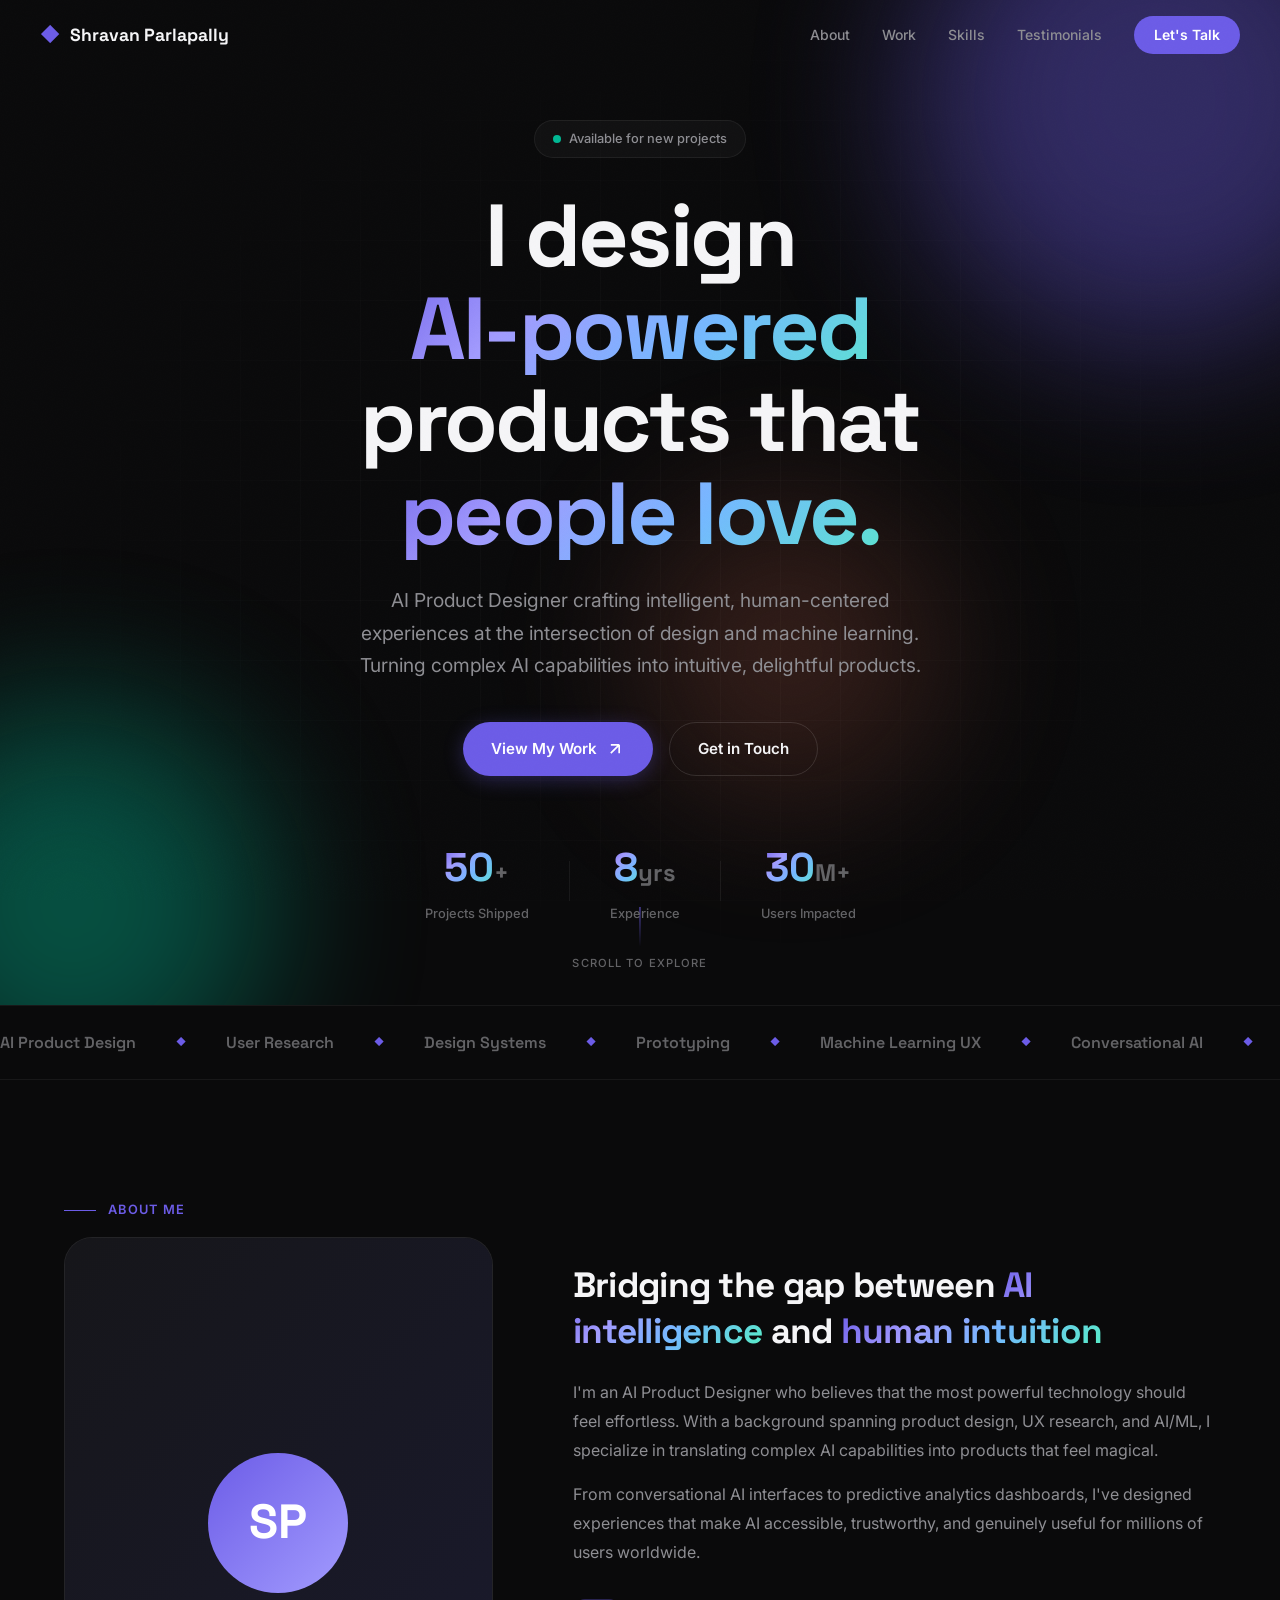
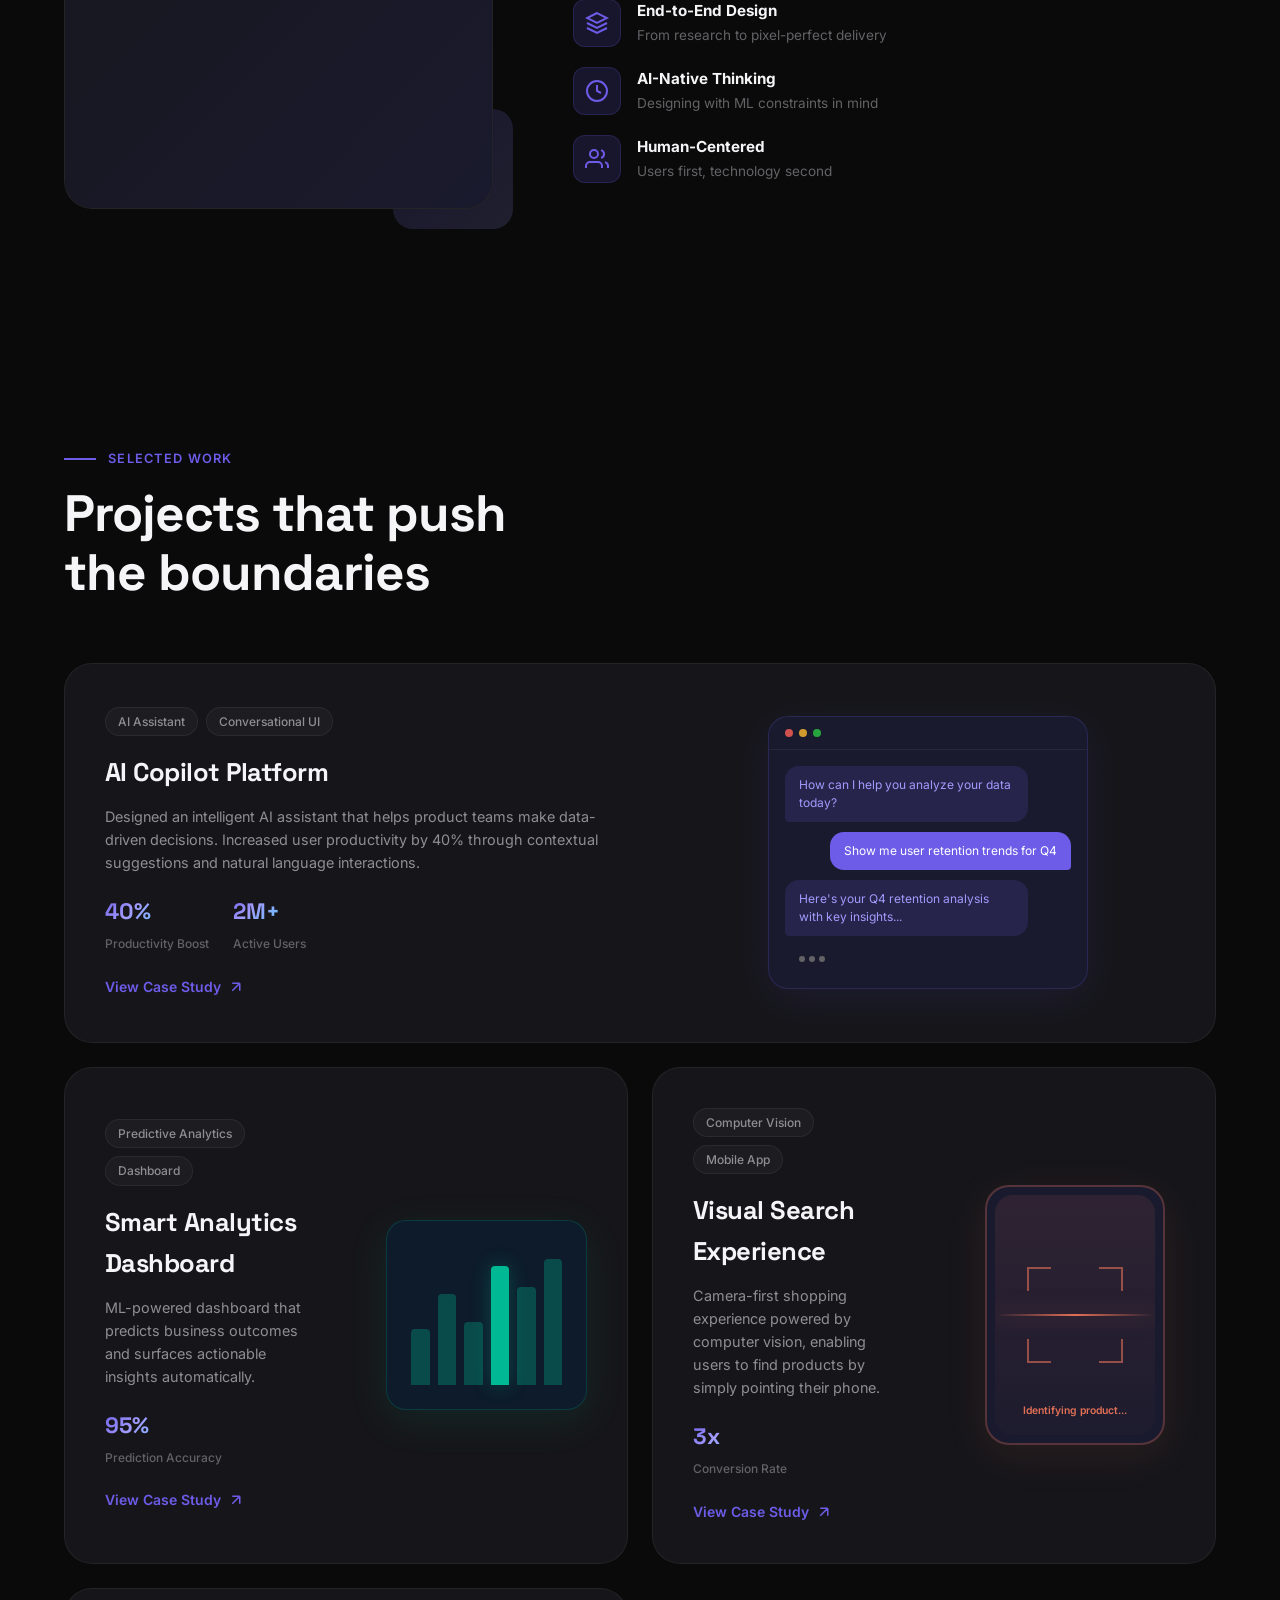
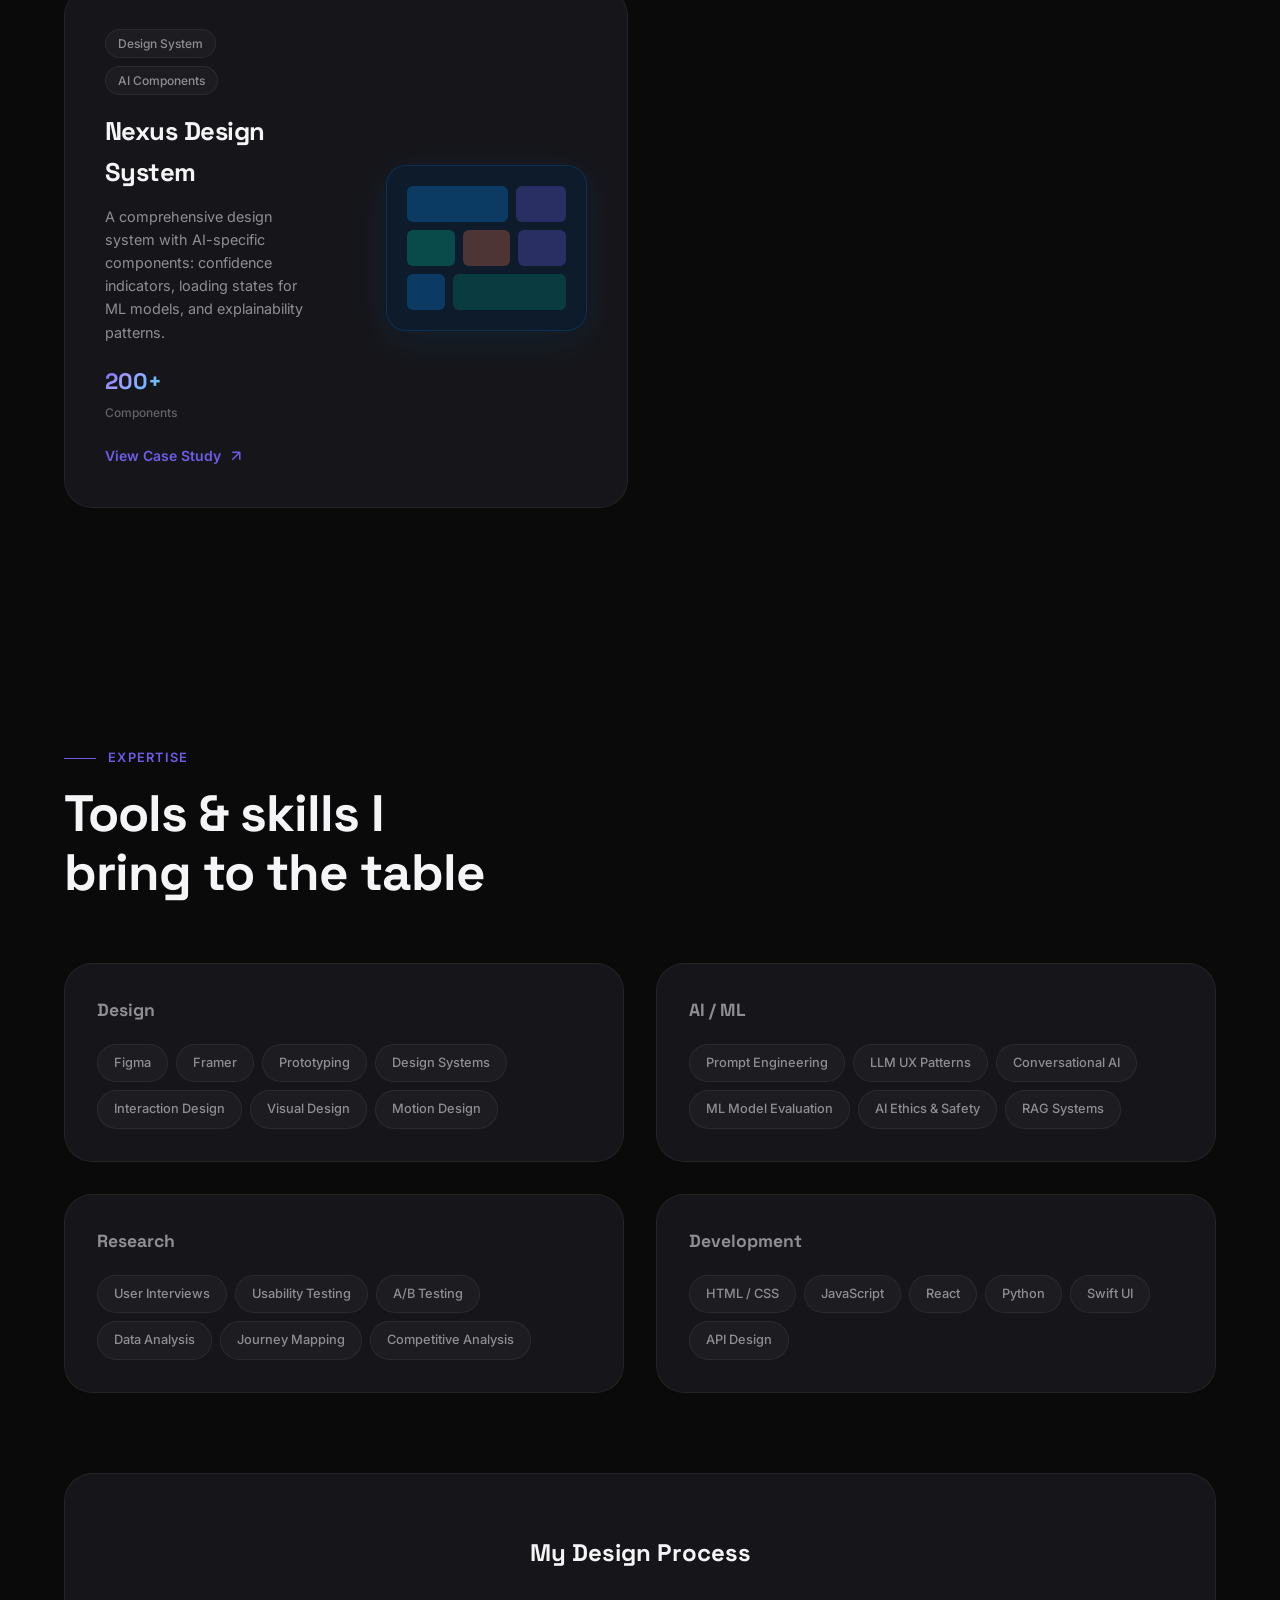
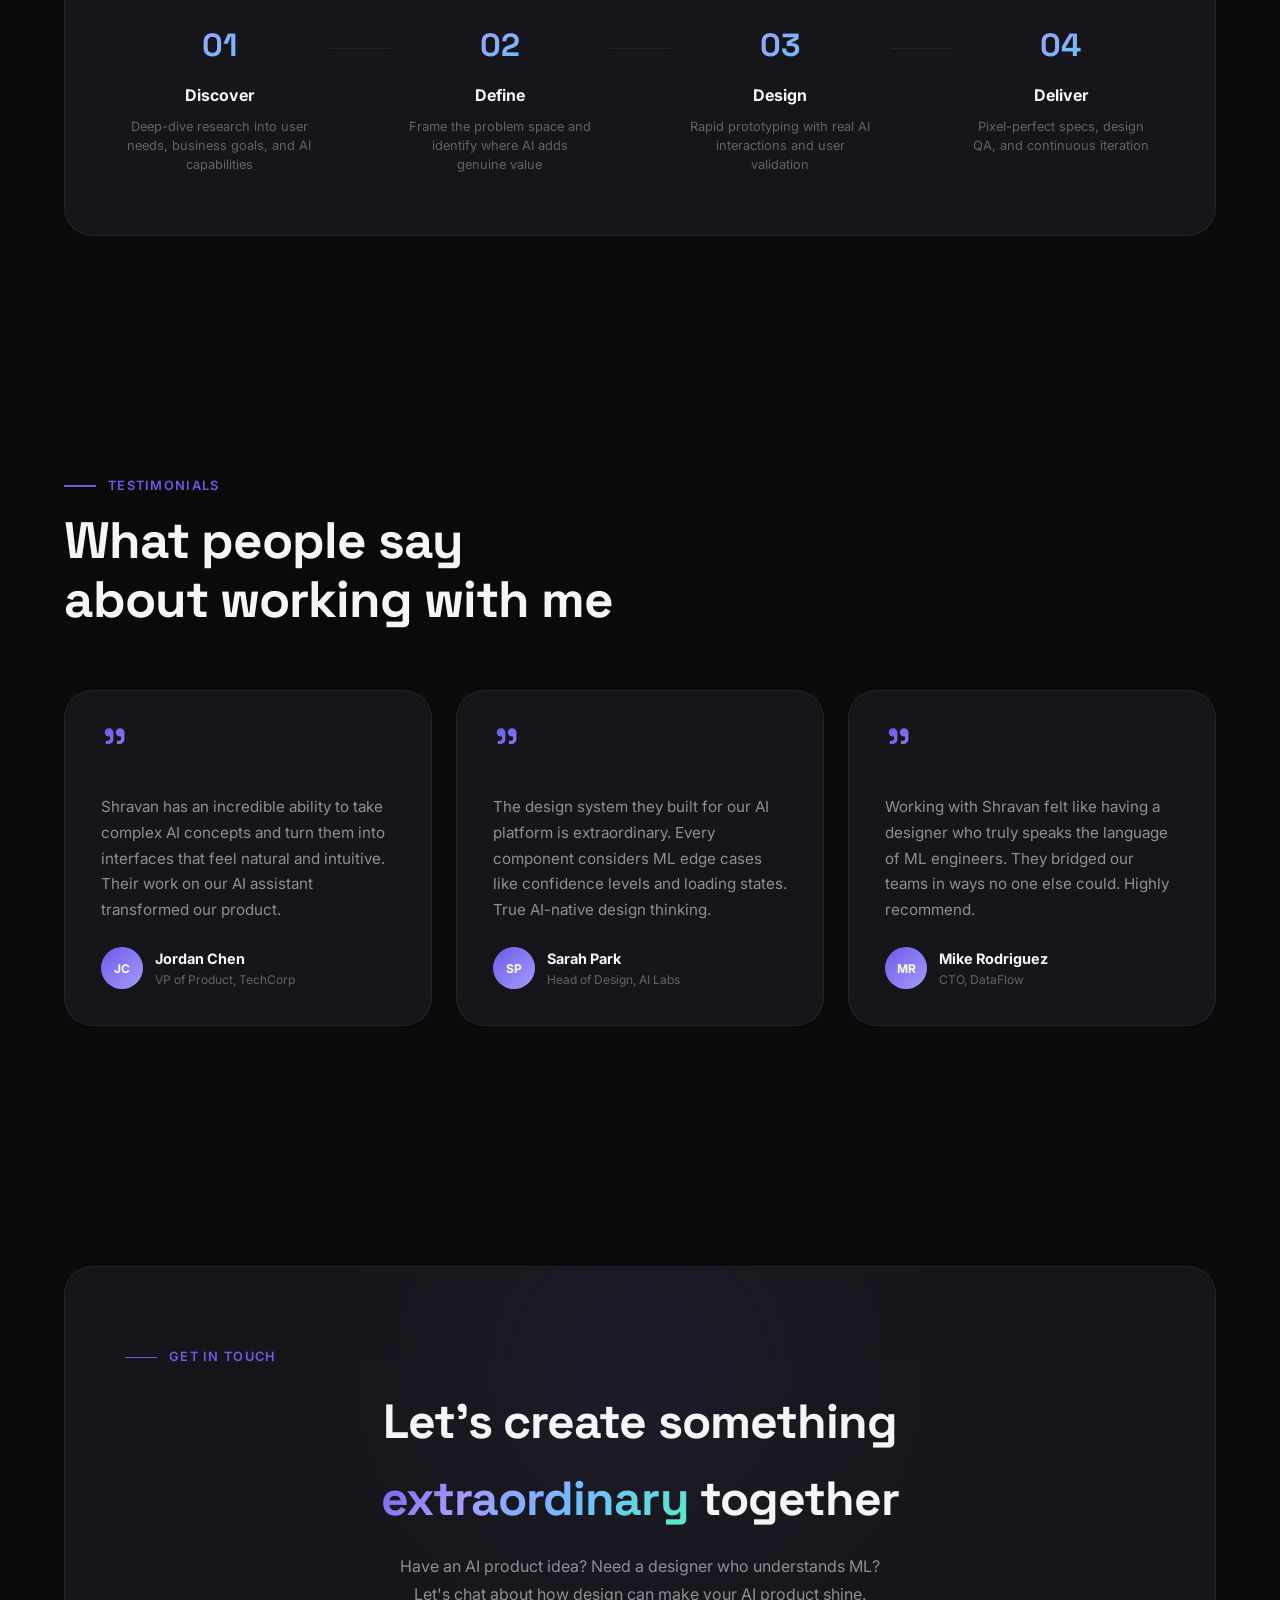
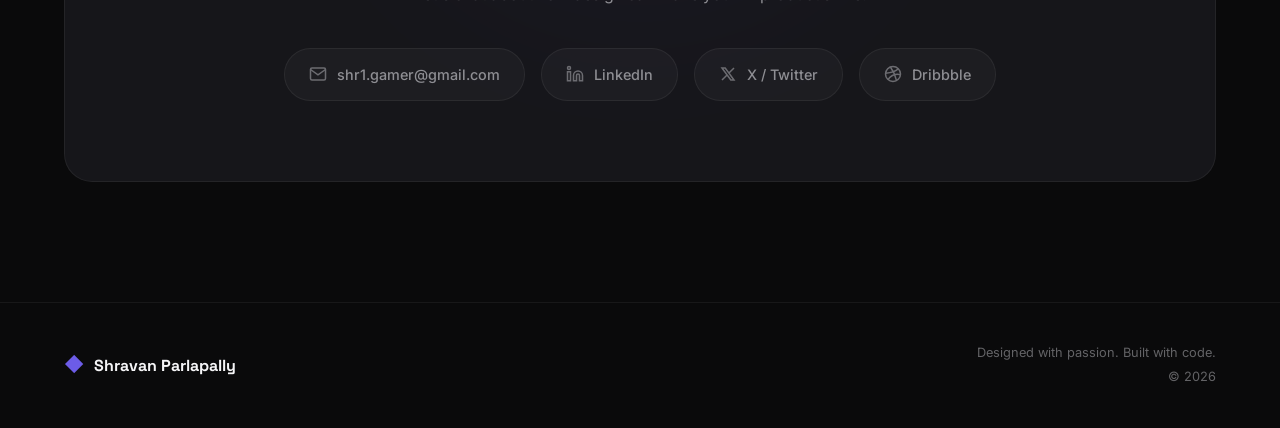
==== commit 709d4d06: "Update portfolio: name, email, and LinkedIn details - Name: Shravan Parlapally - Email: shr1.gamer@g" ====
--- a/portfolio/index.html
+++ b/portfolio/index.html
@@ -3,7 +3,7 @@
 <head>
     <meta charset="UTF-8">
     <meta name="viewport" content="width=device-width, initial-scale=1.0">
-    <title>Shr1 Reddy — AI Product Designer</title>
+    <title>Shravan Parlapally — AI Product Designer</title>
     <link rel="stylesheet" href="style.css">
     <link rel="stylesheet" href="animations.css">
     <link href="https://fonts.googleapis.com/css2?family=Inter:wght@300;400;500;600;700;800;900&family=Space+Grotesk:wght@400;500;600;700&display=swap" rel="stylesheet">
@@ -20,7 +20,7 @@
         <div class="nav-inner">
             <a href="#hero" class="nav-logo">
                 <span class="logo-icon">◆</span>
-                <span class="logo-text">Shr1 Reddy</span>
+                <span class="logo-text">Shravan Parlapally</span>
             </a>
             <div class="nav-links" id="navLinks">
                 <a href="#about" class="nav-link">About</a>
@@ -120,7 +120,7 @@
                         <div class="about-image">
                             <div class="about-avatar">
                                 <div class="avatar-placeholder">
-                                    <span class="avatar-initials">SR</span>
+                                    <span class="avatar-initials">SP</span>
                                 </div>
                             </div>
                         </div>
@@ -432,7 +432,7 @@
             <div class="testimonials-grid">
                 <div class="testimonial-card reveal">
                     <div class="testimonial-quote">"</div>
-                    <p class="testimonial-text">Shr1 has an incredible ability to take complex AI concepts and turn them into interfaces that feel natural and intuitive. Their work on our AI assistant transformed our product.</p>
+                    <p class="testimonial-text">Shravan has an incredible ability to take complex AI concepts and turn them into interfaces that feel natural and intuitive. Their work on our AI assistant transformed our product.</p>
                     <div class="testimonial-author">
                         <div class="author-avatar">JC</div>
                         <div>
@@ -454,7 +454,7 @@
                 </div>
                 <div class="testimonial-card reveal">
                     <div class="testimonial-quote">"</div>
-                    <p class="testimonial-text">Working with Shr1 felt like having a designer who truly speaks the language of ML engineers. They bridged our teams in ways no one else could. Highly recommend.</p>
+                    <p class="testimonial-text">Working with Shravan felt like having a designer who truly speaks the language of ML engineers. They bridged our teams in ways no one else could. Highly recommend.</p>
                     <div class="testimonial-author">
                         <div class="author-avatar">MR</div>
                         <div>
@@ -479,11 +479,11 @@
                 <h2 class="contact-title">Let's create something<br><em>extraordinary</em> together</h2>
                 <p class="contact-subtitle">Have an AI product idea? Need a designer who understands ML? Let's chat about how design can make your AI product shine.</p>
                 <div class="contact-links">
-                    <a href="mailto:hello@shr1reddy.com" class="contact-link-card">
+                    <a href="mailto:shr1.gamer@gmail.com" class="contact-link-card">
                         <svg width="24" height="24" viewBox="0 0 24 24" fill="none" stroke="currentColor" stroke-width="2"><path d="M4 4h16c1.1 0 2 .9 2 2v12c0 1.1-.9 2-2 2H4c-1.1 0-2-.9-2-2V6c0-1.1.9-2 2-2z"/><polyline points="22,6 12,13 2,6"/></svg>
-                        <span>hello@shr1reddy.com</span>
+                        <span>shr1.gamer@gmail.com</span>
                     </a>
-                    <a href="https://linkedin.com" target="_blank" class="contact-link-card">
+                    <a href="https://in.linkedin.com/in/shravanreddyparlapally" target="_blank" class="contact-link-card">
                         <svg width="24" height="24" viewBox="0 0 24 24" fill="none" stroke="currentColor" stroke-width="2"><path d="M16 8a6 6 0 0 1 6 6v7h-4v-7a2 2 0 0 0-2-2 2 2 0 0 0-2 2v7h-4v-7a6 6 0 0 1 6-6z"/><rect x="2" y="9" width="4" height="12"/><circle cx="4" cy="4" r="2"/></svg>
                         <span>LinkedIn</span>
                     </a>
@@ -505,7 +505,7 @@
         <div class="container footer-inner">
             <div class="footer-left">
                 <span class="logo-icon">◆</span>
-                <span>Shr1 Reddy</span>
+                <span>Shravan Parlapally</span>
             </div>
             <div class="footer-right">
                 <p>Designed with passion. Built with code.</p>
